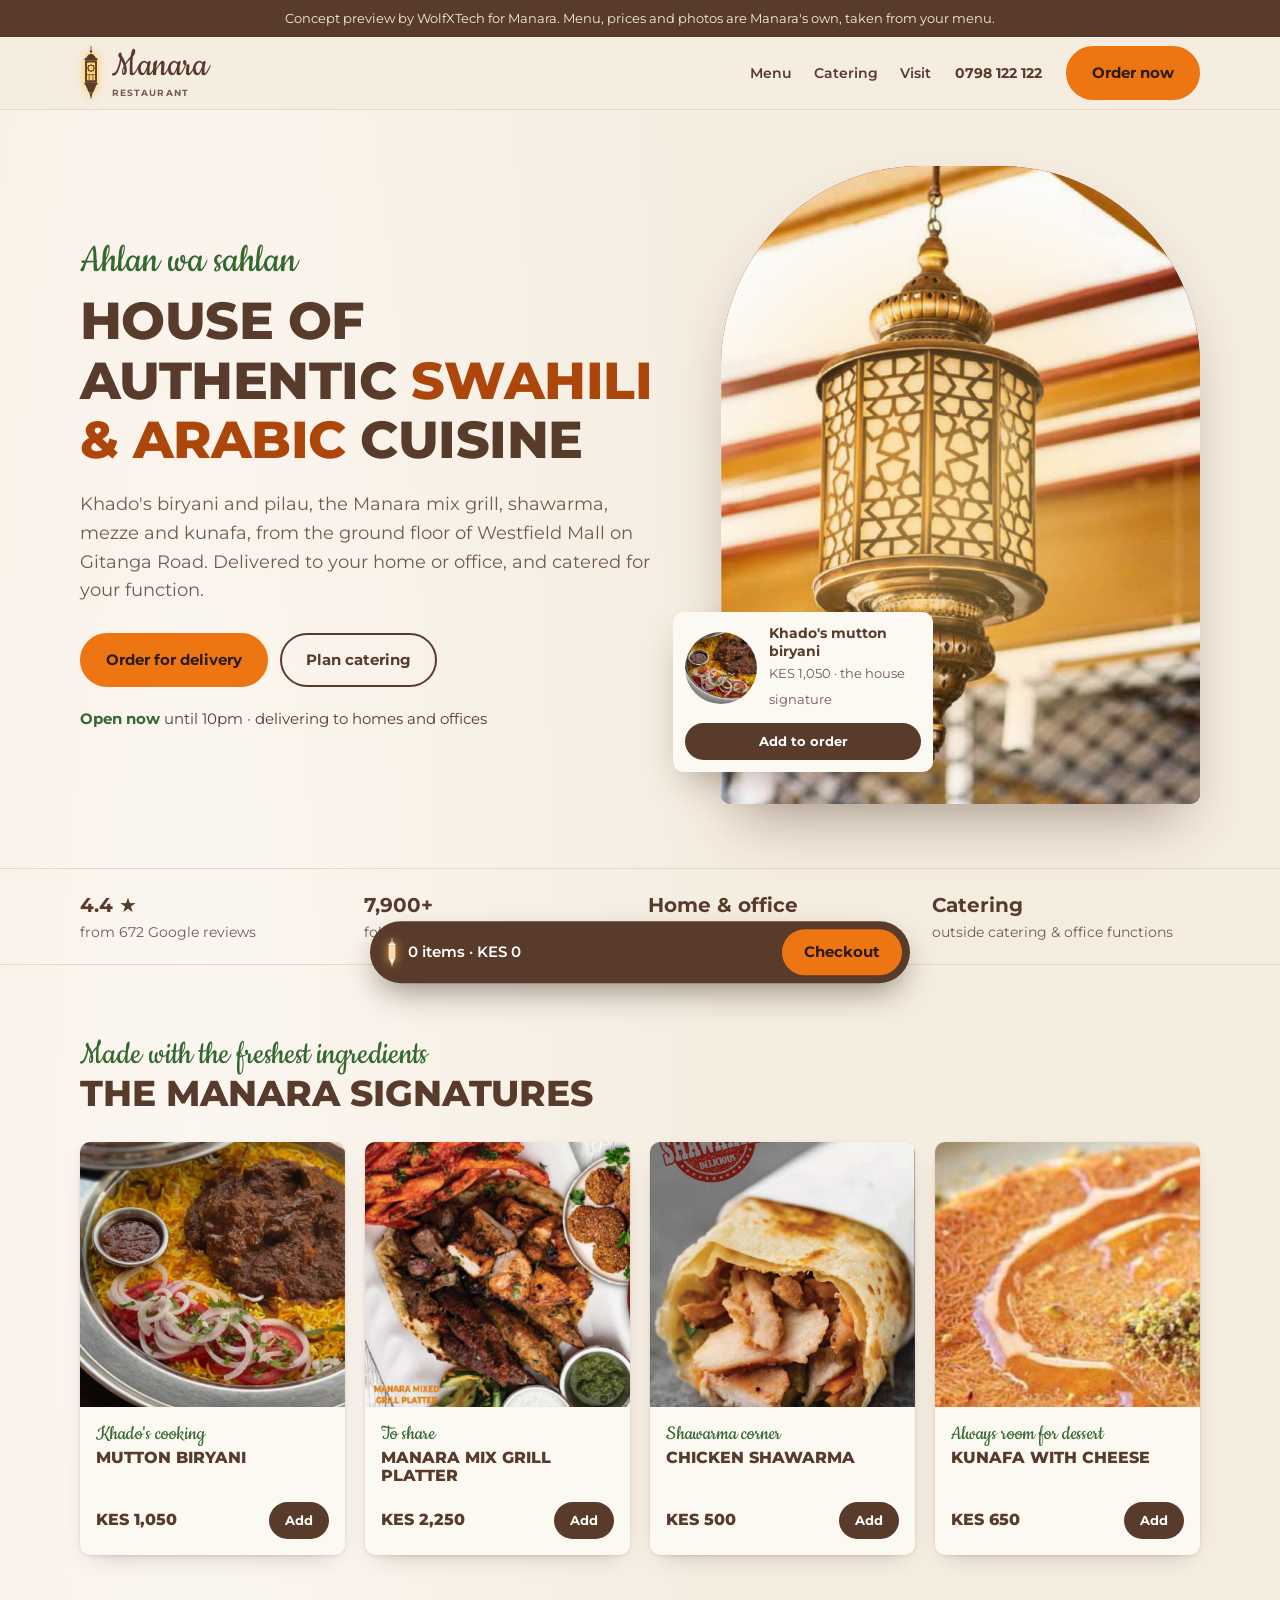
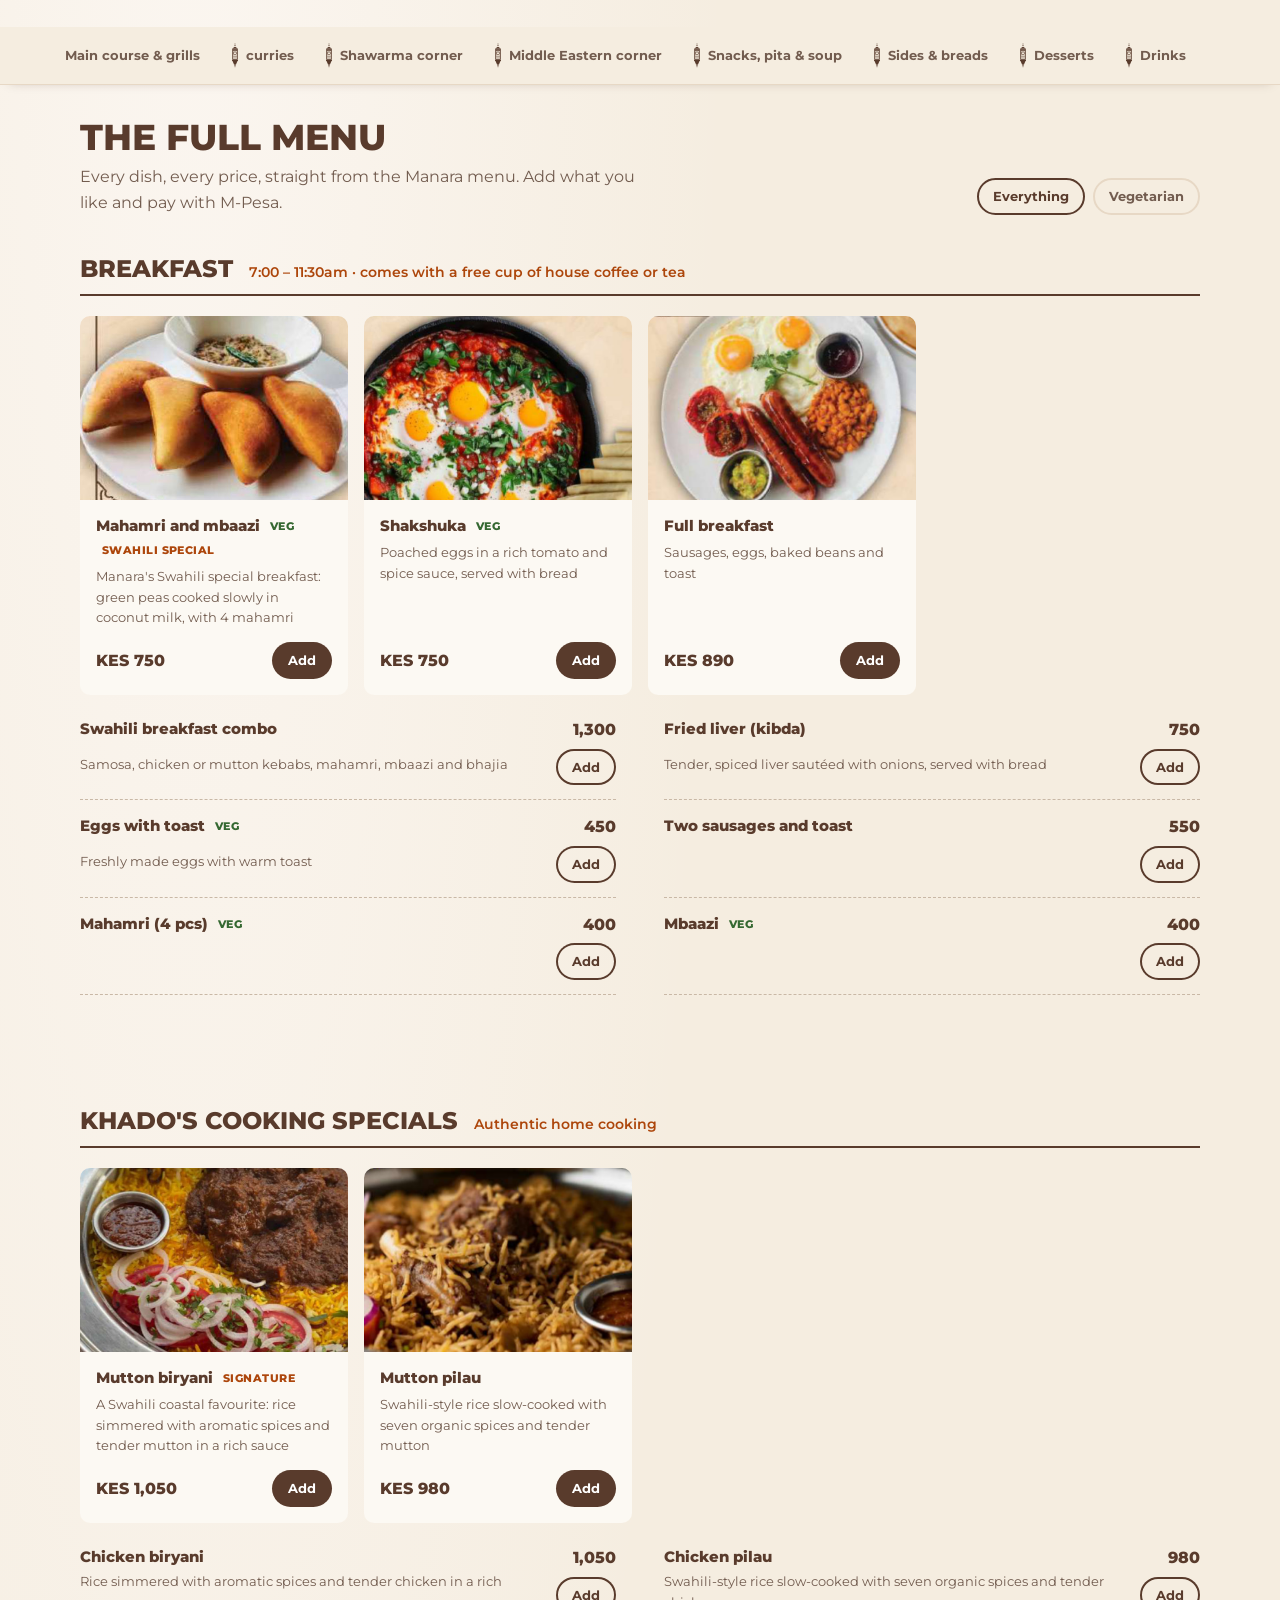
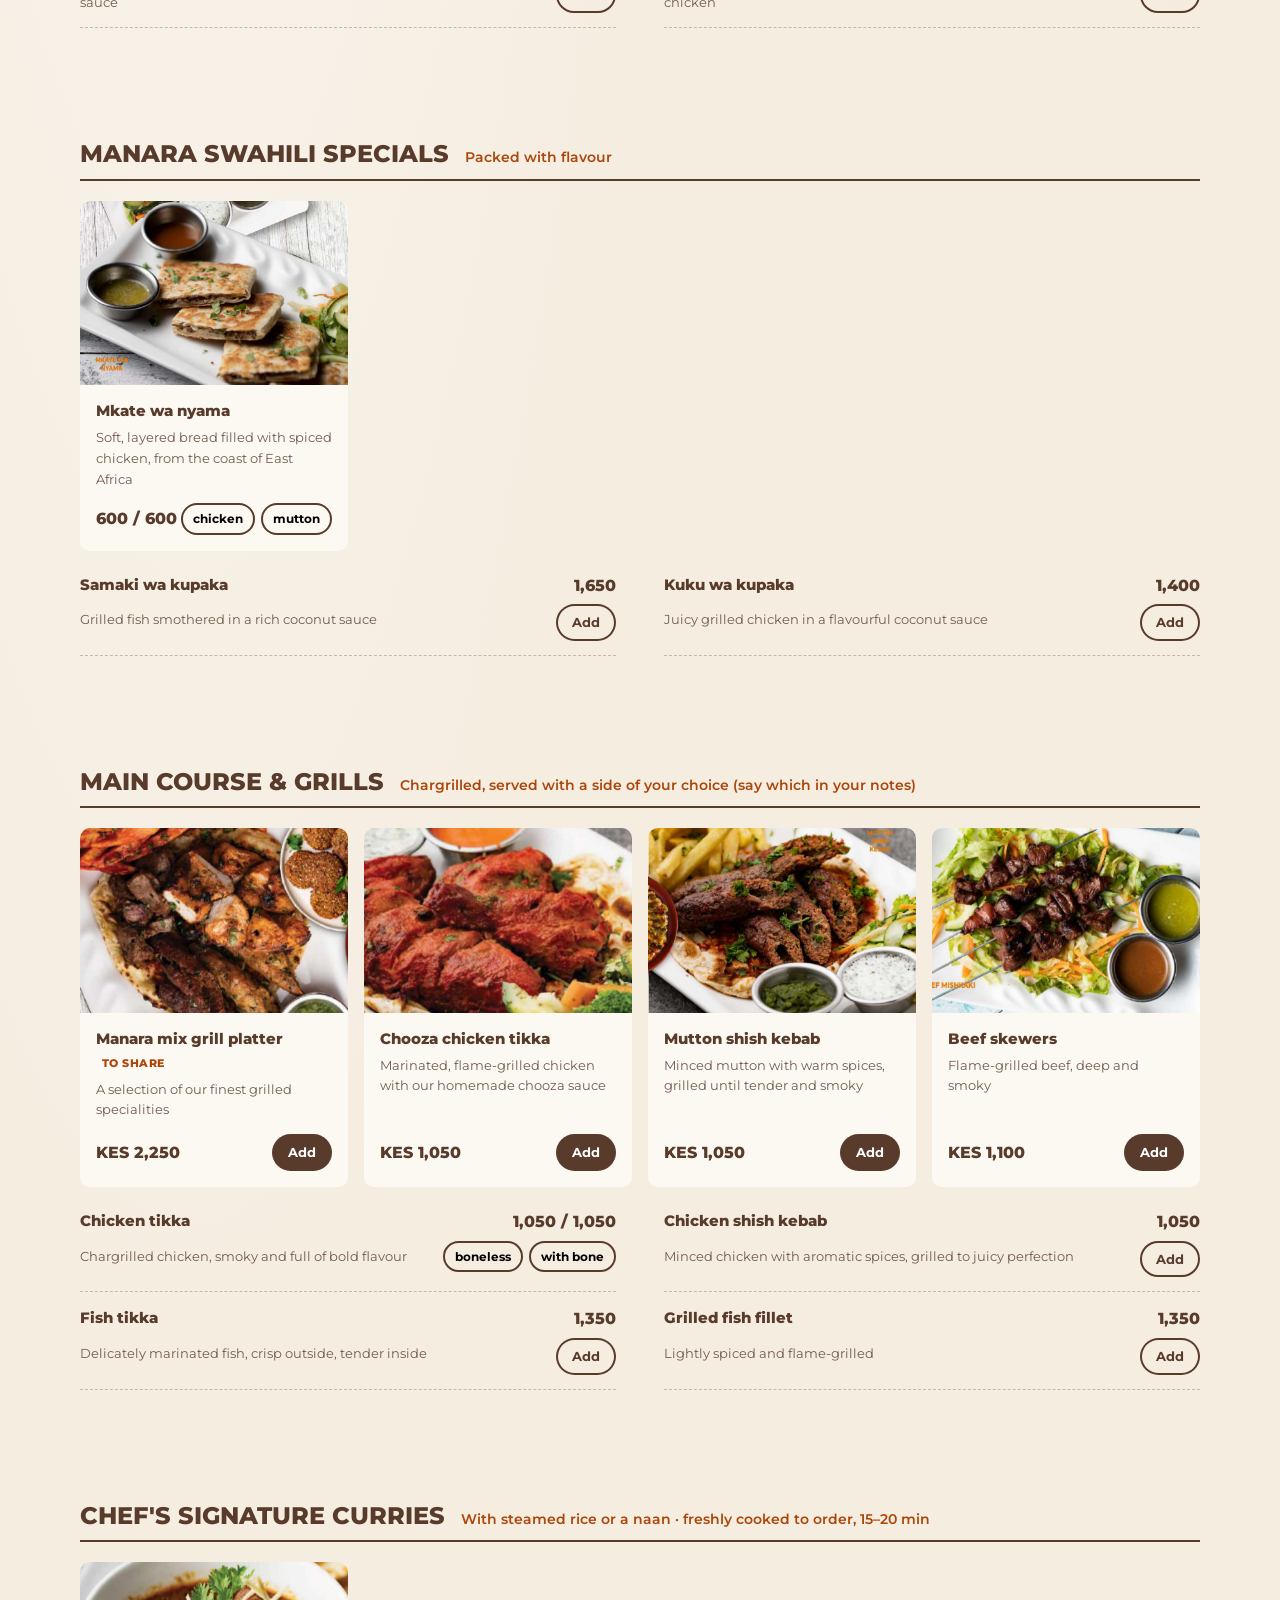
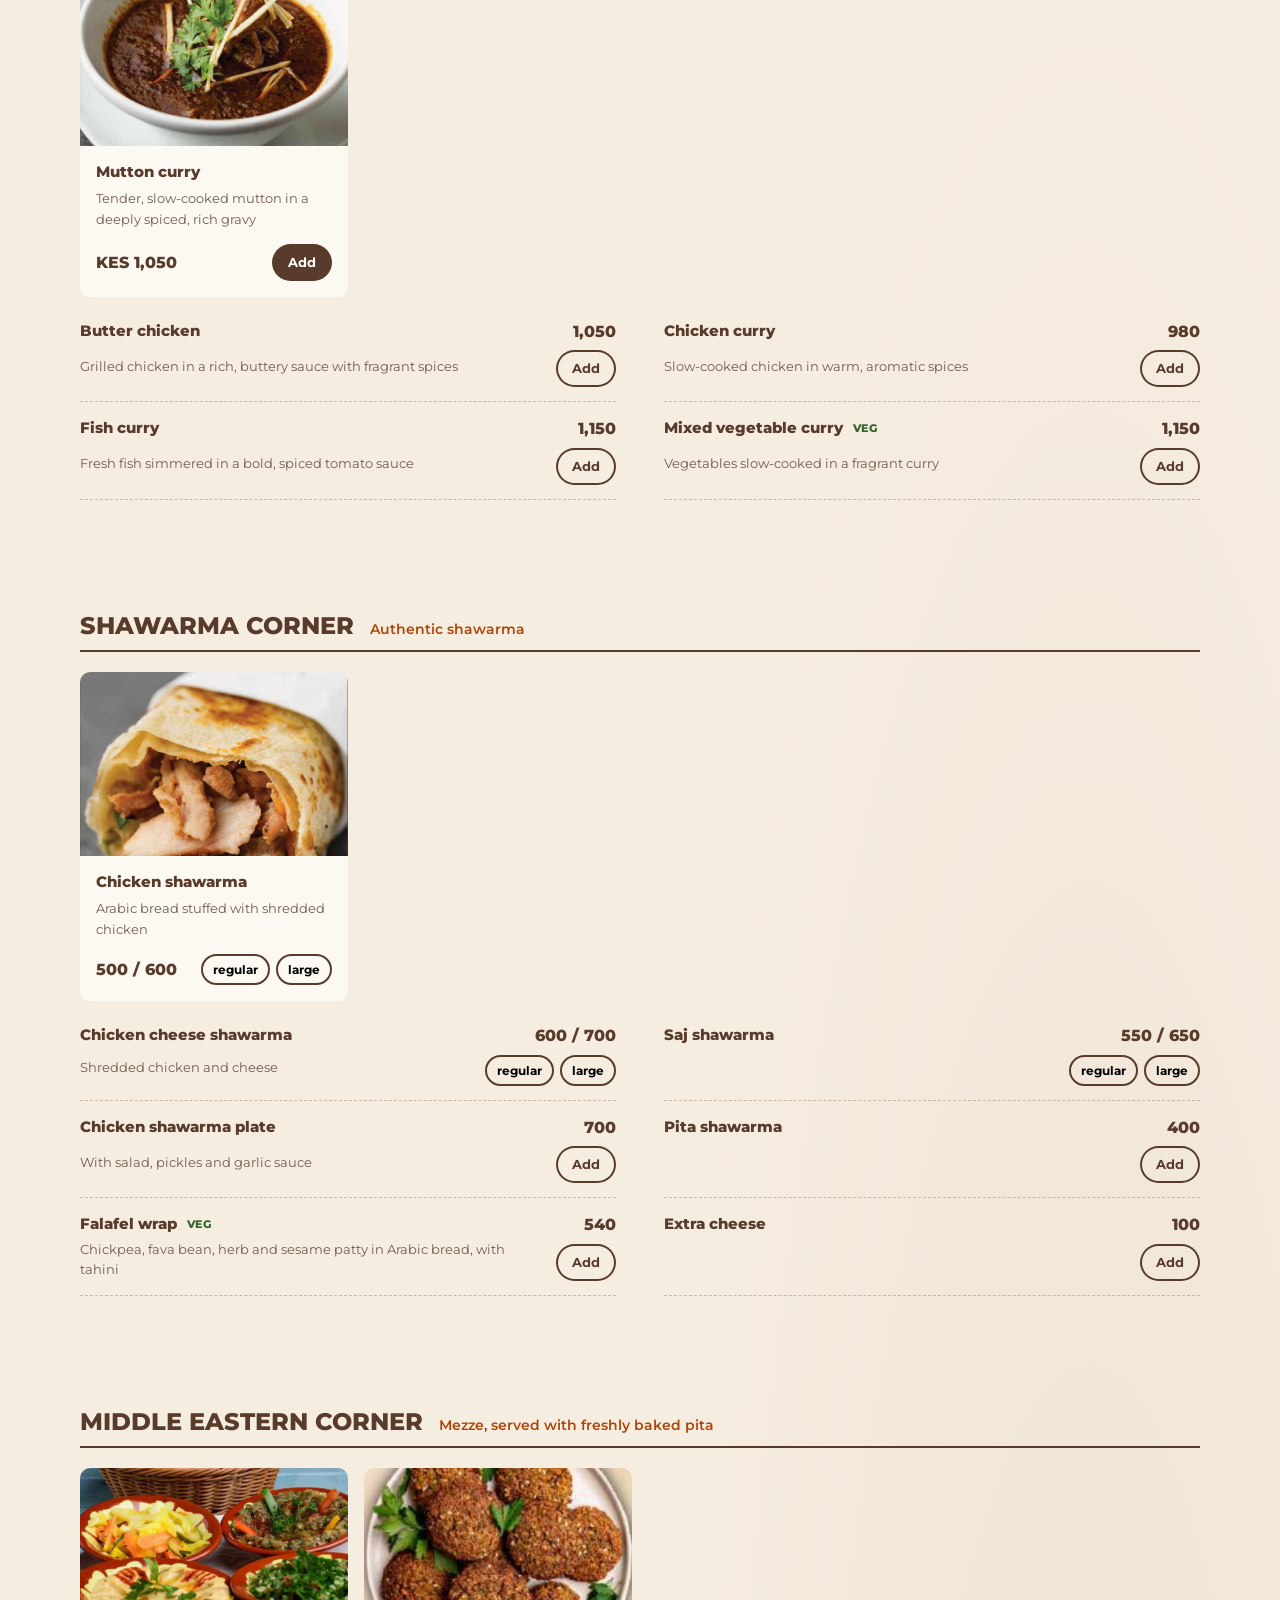
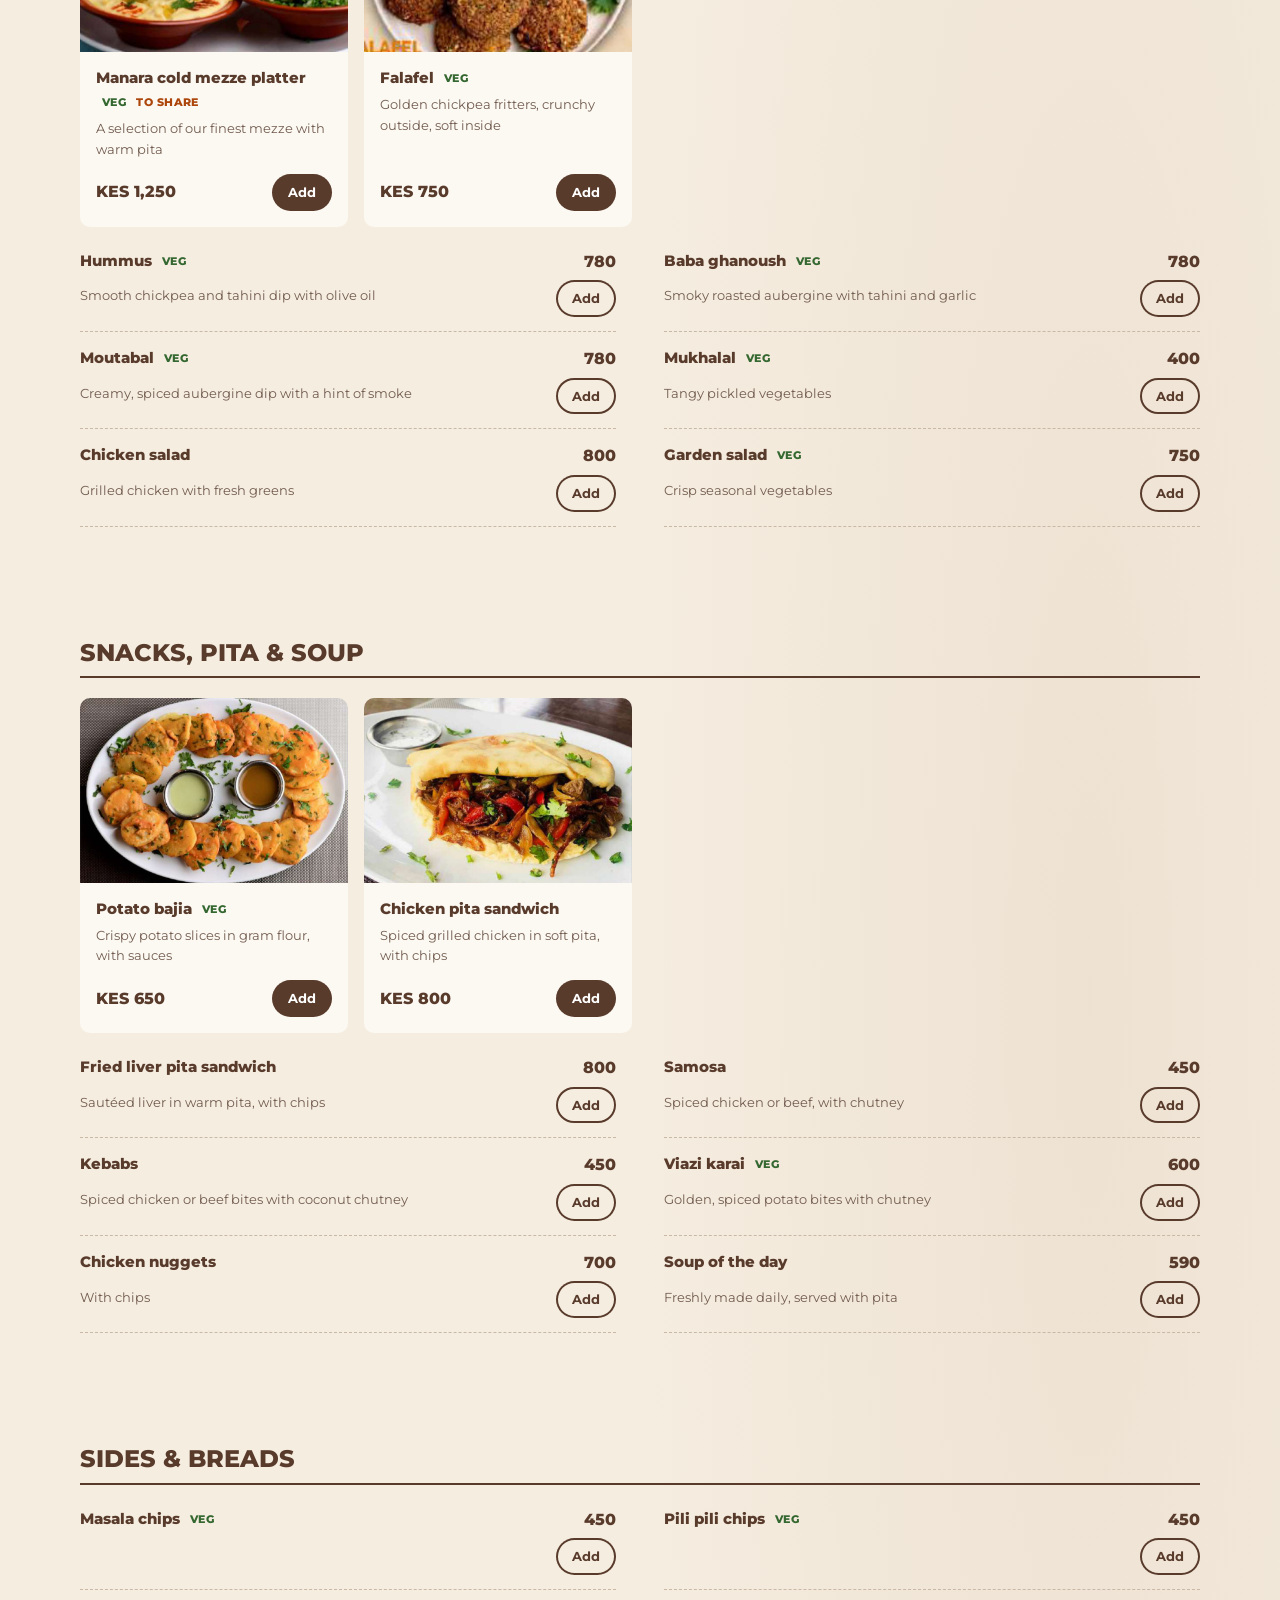
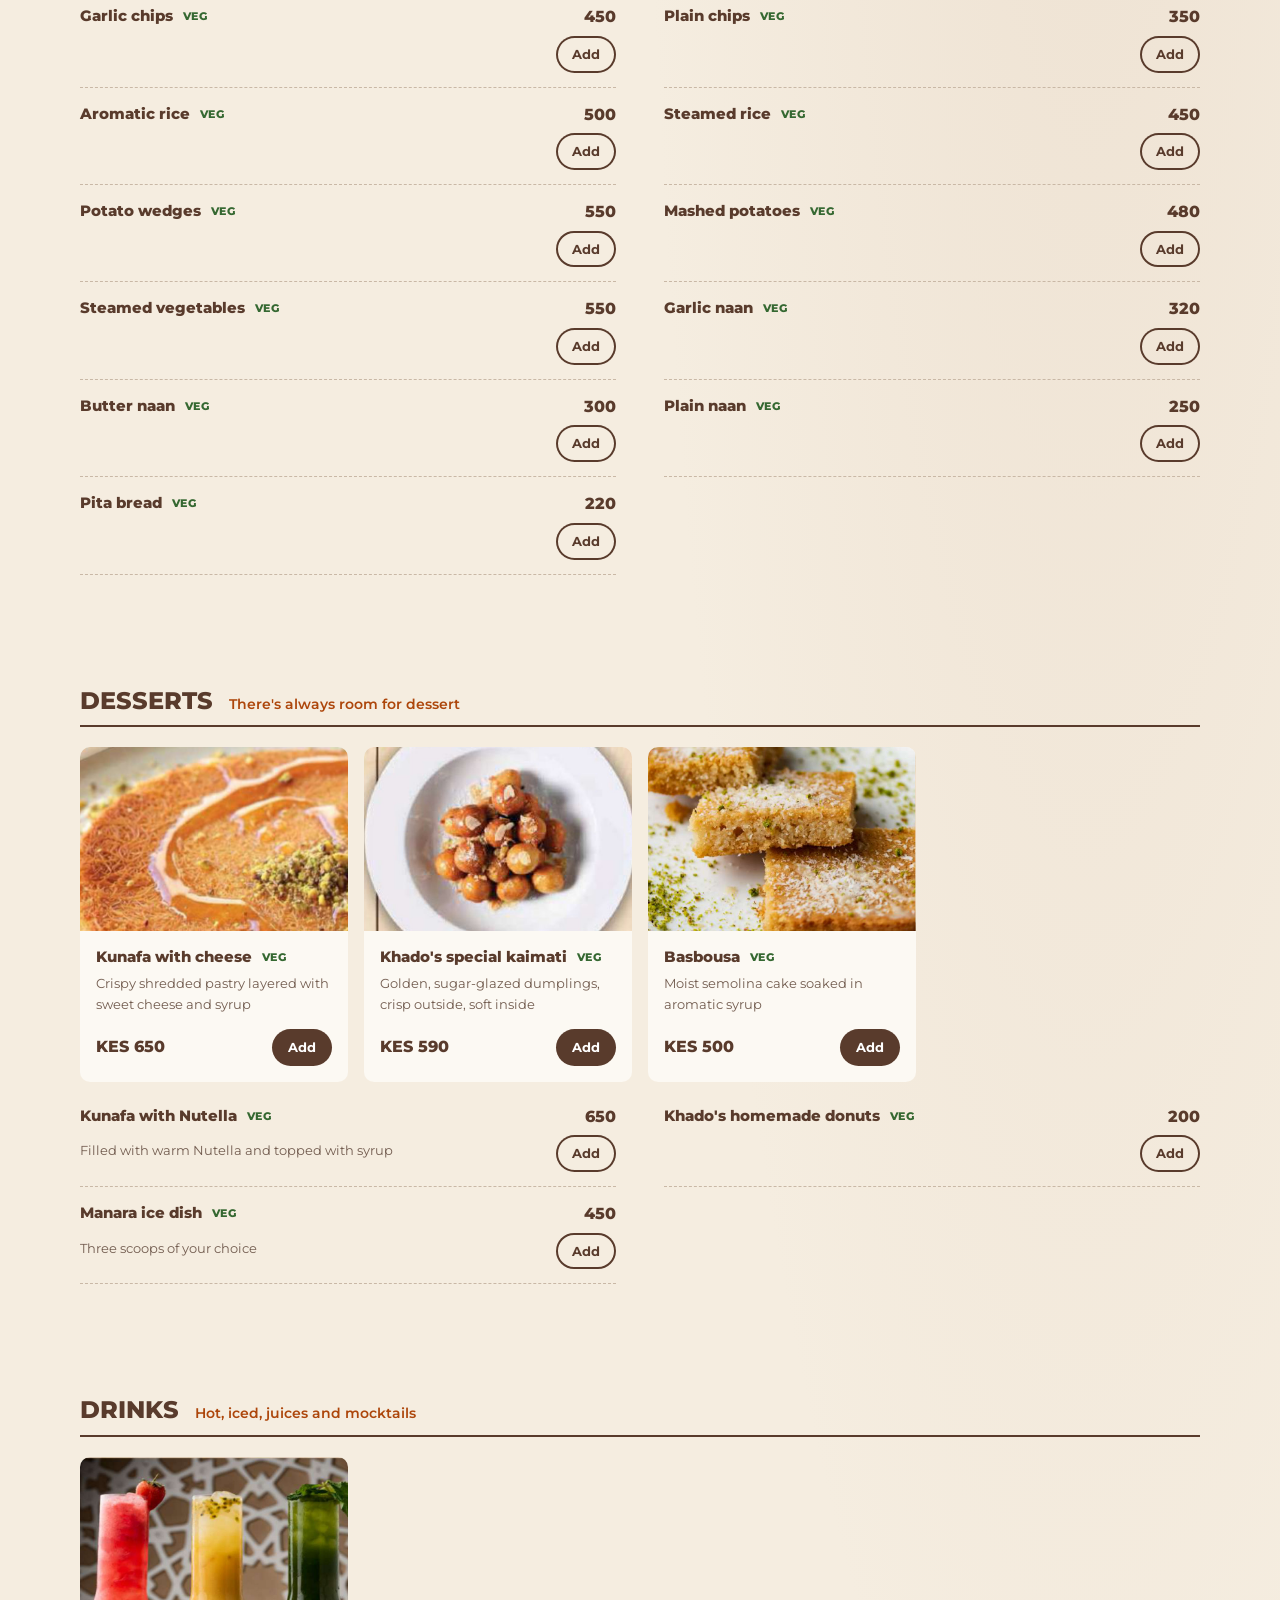
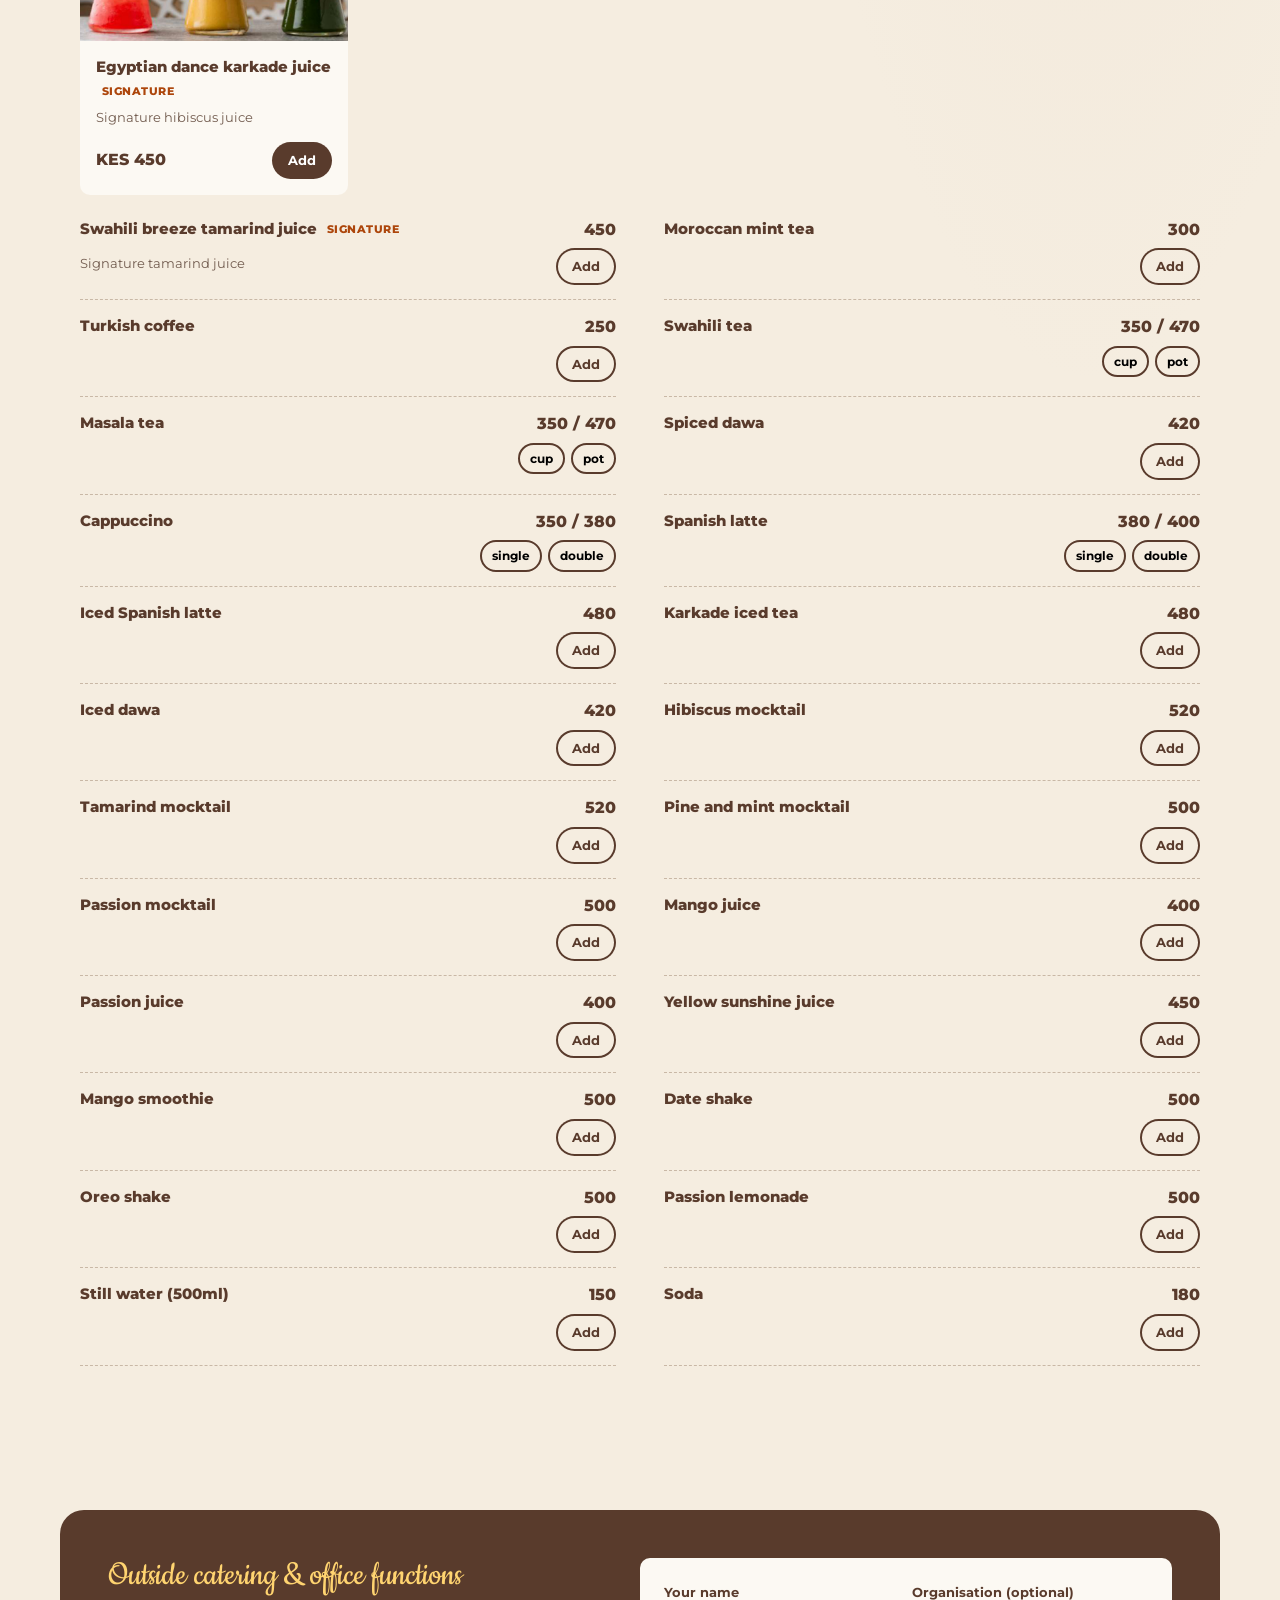
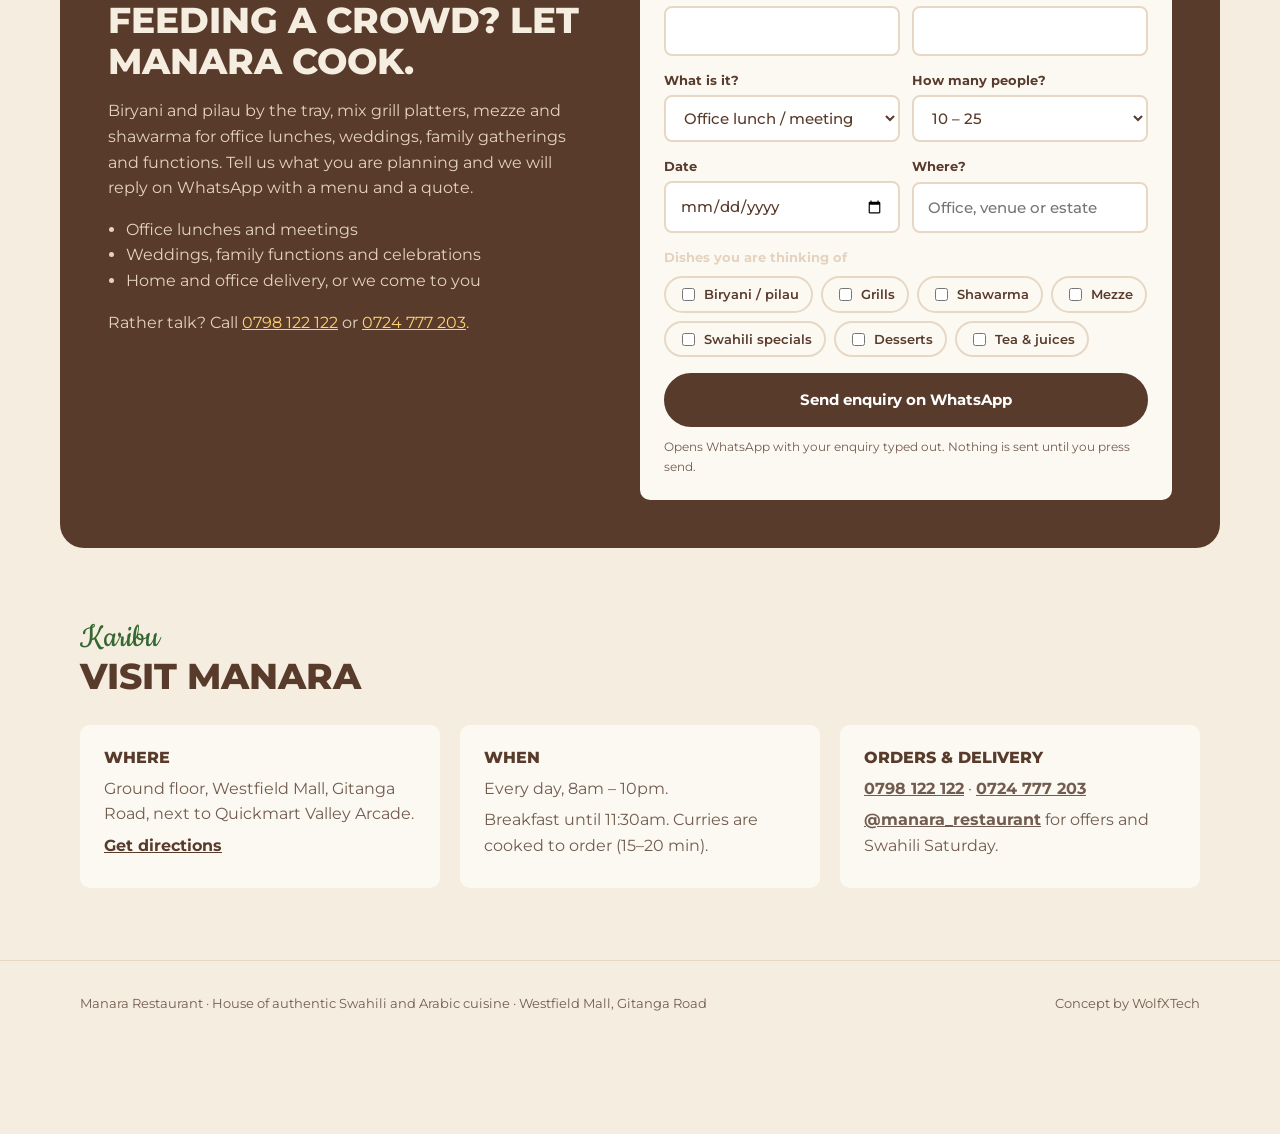
==== index.html @ 21e26645 "WolfXTech concept demo: manara-restaurant (2026-09-28)" ====
<!doctype html>
<html lang="en">
<head>
<meta name="robots" content="noindex, nofollow">
<meta charset="utf-8"><meta name="viewport" content="width=device-width, initial-scale=1">
<title>Manara Restaurant | Authentic Swahili &amp; Arabic Food, Westfield Mall, Gitanga Road</title>
<meta name="description" content="House of authentic Swahili and Arabic cuisine: biryani and pilau, mix grill platters, shawarma, mezze, kunafa and Swahili tea. Ground floor, Westfield Mall, Gitanga Road, Nairobi. Home and office delivery, catering and office functions. Order online with M-Pesa.">
<meta name="theme-color" content="#5a3a2a">
<link rel="preconnect" href="https://fonts.googleapis.com"><link rel="preconnect" href="https://fonts.gstatic.com" crossorigin>
<link href="https://fonts.googleapis.com/css2?family=Cookie&family=Montserrat:wght@500;600;700;800&display=swap" rel="stylesheet">
<link rel="stylesheet" href="lantern.css">
<script type="application/ld+json">{"@context":"https://schema.org","@type":"Restaurant","name":"Manara Restaurant","slogan":"House of authentic Swahili and Arabic cuisine","servesCuisine":["Swahili","Arabic","Middle Eastern"],"telephone":"+254798122122","address":{"@type":"PostalAddress","streetAddress":"Ground floor, Westfield Mall, Gitanga Road","addressLocality":"Nairobi","addressCountry":"KE"},"openingHours":"Mo-Su 08:00-22:00","aggregateRating":{"@type":"AggregateRating","ratingValue":4.4,"reviewCount":672},"sameAs":["https://www.instagram.com/manara_restaurant/","https://www.facebook.com/manararestaurantkenya"]}</script>
</head>
<body>
<svg width="0" height="0" style="position:absolute" aria-hidden="true">
  <!-- Manara's brass lantern, redrawn as a vector from their logo. The window colour is --win, so it can light up. -->
  <symbol id="lamp" viewBox="0 0 40 100">
    <g fill="currentColor">
      <rect x="19.3" y="0" width="1.4" height="9"/><circle cx="20" cy="10" r="2.3"/>
      <path d="M11 22 Q20 7 29 22 Z"/><rect x="8" y="22" width="24" height="5" rx="1.5"/>
      <rect x="9" y="27" width="22" height="40" rx="1.5"/>
      <rect x="8" y="67" width="24" height="5" rx="1.5"/>
      <path d="M10 72 H30 L24 86 H16 Z"/><path d="M17 86 H23 L20 99 Z"/>
    </g>
    <rect x="12.5" y="30.5" width="15" height="33" rx="1" fill="var(--win)"/>
    <g fill="none" stroke="currentColor" stroke-width="1.4">
      <rect x="15" y="36" width="10" height="10"/><rect x="15" y="36" width="10" height="10" transform="rotate(45 20 41)"/>
      <path d="M12.5 53 H27.5 M16.5 53 V63.5 M23.5 53 V63.5"/>
    </g>
  </symbol>
</svg>
<div class="concept">Concept preview by WolfXTech for Manara. Menu, prices and photos are Manara's own, taken from your menu.</div>

<header class="top"><div class="wrap">
  <a class="brand" href="#top" aria-label="Manara Restaurant, home"><svg class="lantern lit" aria-hidden="true"><use href="#lamp"/></svg><span><b>Manara</b><small>Restaurant</small></span></a>
  <nav class="links" aria-label="Sections"><a href="#menu">Menu</a><a href="#catering">Catering</a><a href="#visit">Visit</a></nav>
  <a class="phone" href="tel:+254798122122">0798 122 122</a>
  <a class="btn btn-orange" href="#menu">Order now</a>
</div></header>

<main id="top">
  <div class="wrap hero">
    <div>
      <span class="script">Ahlan wa sahlan</span>
      <h1>House of authentic <span>Swahili &amp; Arabic</span> cuisine</h1>
      <p class="lede">Khado's biryani and pilau, the Manara mix grill, shawarma, mezze and kunafa, from the ground floor of Westfield Mall on Gitanga Road. Delivered to your home or office, and catered for your function.</p>
      <div class="ctas"><a class="btn btn-orange" href="#menu">Order for delivery</a><a class="btn" href="#catering">Plan catering</a></div>
      <p class="status" id="status"></p>
    </div>
    <div class="stage" id="stage">
      <div class="photo"><img src="img/lantern.jpg" alt="A brass Arabic lantern hanging at Manara" width="895" height="1273"></div>
      <div class="float">
        <img src="img/biryani.jpg" alt="" width="903" height="1122">
        <div><b>Khado's mutton biryani</b><span>KES 1,050 · the house signature</span></div>
        <button class="add" type="button" data-add="mutton-biryani">Add to order</button>
      </div>
    </div>
  </div>

  <div class="proof"><div class="wrap">
    <div><b>4.4 ★</b>from 672 Google reviews</div>
    <div><b>7,900+</b>following on Instagram</div>
    <div><b>Home &amp; office</b>delivery across Nairobi</div>
    <div><b>Catering</b>outside catering &amp; office functions</div>
  </div></div>

  <section>
    <div class="wrap">
      <div class="sec-head"><div><span class="script">Made with the freshest ingredients</span><h2>The Manara signatures</h2></div></div>
      <div class="sigs" id="sigs"></div>
    </div>
  </section>

  <div id="menu">
    <nav class="menu-nav" aria-label="Menu sections"><div class="wrap" id="chips"></div></nav>
    <div class="wrap">
      <div class="sec-head" style="margin:32px 0 0"><div><h2>The full menu</h2><p>Every dish, every price, straight from the Manara menu. Add what you like and pay with M-Pesa.</p></div>
        <div class="filters" role="group" aria-label="Filter"><button type="button" data-diet="" aria-pressed="true">Everything</button><button type="button" data-diet="v" aria-pressed="false">Vegetarian</button></div></div>
      <div id="cats"></div>
    </div>
  </div>

  <section id="catering">
    <div class="wrap cater">
      <div>
        <span class="script">Outside catering &amp; office functions</span>
        <h2>Feeding a crowd? Let Manara cook.</h2>
        <p>Biryani and pilau by the tray, mix grill platters, mezze and shawarma for office lunches, weddings, family gatherings and functions. Tell us what you are planning and we will reply on WhatsApp with a menu and a quote.</p>
        <ul><li>Office lunches and meetings</li><li>Weddings, family functions and celebrations</li><li>Home and office delivery, or we come to you</li></ul>
        <p>Rather talk? Call <a href="tel:+254798122122" style="color:var(--glow)">0798 122 122</a> or <a href="tel:+254724777203" style="color:var(--glow)">0724 777 203</a>.</p>
      </div>
      <form id="caterf" novalidate>
        <div class="row2">
          <label class="field">Your name<input name="name" autocomplete="name"></label>
          <label class="field">Organisation (optional)<input name="org" autocomplete="organization"></label>
        </div>
        <div class="row2">
          <label class="field">What is it?<select name="kind"><option>Office lunch / meeting</option><option>Wedding</option><option>Family function</option><option>Celebration / party</option><option>Other</option></select></label>
          <label class="field">How many people?<select name="guests"><option>10 – 25</option><option>25 – 50</option><option>50 – 100</option><option>100 – 250</option><option>250+</option></select></label>
        </div>
        <div class="row2">
          <label class="field">Date<input name="date" type="date" id="cdate"></label>
          <label class="field">Where?<input name="where" placeholder="Office, venue or estate"></label>
        </div>
        <p style="font-weight:700;font-size:.8125rem;margin:0 0 8px">Dishes you are thinking of</p>
        <div class="checks">
          <label><input type="checkbox" name="dish" value="Biryani / pilau trays"> Biryani / pilau</label>
          <label><input type="checkbox" name="dish" value="Mix grill platters"> Grills</label>
          <label><input type="checkbox" name="dish" value="Shawarma"> Shawarma</label>
          <label><input type="checkbox" name="dish" value="Mezze"> Mezze</label>
          <label><input type="checkbox" name="dish" value="Swahili specials"> Swahili specials</label>
          <label><input type="checkbox" name="dish" value="Desserts (kunafa, kaimati, basbousa)"> Desserts</label>
          <label><input type="checkbox" name="dish" value="Swahili tea & juices"> Tea &amp; juices</label>
        </div>
        <p class="err" id="cerr" hidden></p>
        <button class="btn btn-choc" type="submit" style="width:100%">Send enquiry on WhatsApp</button>
        <p style="font-size:.75rem;color:var(--muted);margin:10px 0 0">Opens WhatsApp with your enquiry typed out. Nothing is sent until you press send.</p>
      </form>
    </div>
  </section>

  <section id="visit" style="padding-top:0">
    <div class="wrap">
      <div class="sec-head"><div><span class="script">Karibu</span><h2>Visit Manara</h2></div></div>
      <div class="visit">
        <div><h3>Where</h3><p>Ground floor, Westfield Mall, Gitanga Road, next to Quickmart Valley Arcade.</p><a target="_blank" rel="noopener" href="https://www.google.com/maps/search/?api=1&amp;query=Manara+Restaurant+Westfield+Mall+Gitanga+Road">Get directions</a></div>
        <div><h3>When</h3><p>Every day, 8am – 10pm.</p><p>Breakfast until 11:30am. Curries are cooked to order (15–20 min).</p></div>
        <div><h3>Orders &amp; delivery</h3><p><a href="tel:+254798122122">0798 122 122</a> · <a href="tel:+254724777203">0724 777 203</a></p><p><a href="https://www.instagram.com/manara_restaurant/" target="_blank" rel="noopener">@manara_restaurant</a> for offers and Swahili Saturday.</p></div>
      </div>
    </div>
  </section>
</main>

<footer><div class="wrap">
  <span>Manara Restaurant · House of authentic Swahili and Arabic cuisine · Westfield Mall, Gitanga Road</span>
  <span>Concept by WolfXTech</span>
</div></footer>
<div class="bag" id="bag" role="status"><span class="who"><svg class="lantern lit" aria-hidden="true"><use href="#lamp"/></svg><span id="bagText"></span></span><a class="btn btn-orange" href="order.html" style="padding:9px 20px">Checkout</a></div>

<script src="kit.js"></script>
<script>
  const lamp = (lit = false) => `<svg class="lantern${lit ? ' lit' : ''}" aria-hidden="true"><use href="#lamp"/></svg>`;
  const now = Kit.nairobiNow(), h = now.getHours();
  const open = h >= 8 && h < 22, st = document.getElementById('status');
  st.innerHTML = open ? `<b>Open now</b> until 10pm · delivering to homes and offices` : `<b>Closed now</b> · opens 8am. Order ahead for the morning.`;
  st.classList.toggle('shut', !open);
  requestAnimationFrame(() => setTimeout(() => document.getElementById('stage').classList.add('on'), 250));

  const b = Kit.basket('mn-order'); let data, diet = '';
  const SIGS = [['mutton-biryani', "Khado's cooking"], ['mix-grill', 'To share'], ['shawarma-r', 'Shawarma corner'], ['kunafa-cheese', 'Always room for dessert']];
  const fmtP = p => `KES ${Kit.fmt(p)}`;

  // "Name (variant)" items that share a base name become one row with a button per variant
  function group(items) {
    const out = [], by = {};
    items.forEach(it => {
      const m = it.name.match(/^(.*) \(([^)]+)\)$/);
      const twins = m && items.filter(x => x.name.startsWith(m[1] + ' (')).length > 1;
      if (!twins) { out.push({ single: it }); return; }
      if (!by[m[1]]) out.push(by[m[1]] = { base: m[1], first: it, vars: [] });
      by[m[1]].vars.push({ id: it.id, label: m[2], price: it.price });
    });
    return out;
  }
  const tags = it => (it.diet === 'v' ? ' <span class="tag v">Veg</span>' : '') + (it.tag ? ` <span class="tag">${Kit.esc(it.tag)}</span>` : '');
  function card(g) {
    const it = g.single || g.first;
    const name = g.single ? it.name : g.base;
    const buy = g.single ? `<span class="price">${fmtP(it.price)}</span><button class="add" type="button" data-add="${it.id}">Add</button>`
      : `<span class="price">${g.vars.map(v => Kit.fmt(v.price)).join(' / ')}</span><span class="opts">${g.vars.map(v => `<button type="button" data-add="${v.id}" aria-label="Add ${Kit.esc(name)}, ${Kit.esc(v.label)}">${Kit.esc(v.label)}</button>`).join('')}</span>`;
    return `<article class="pic"><img src="img/${it.img}.jpg" alt="${Kit.esc(name)}" loading="lazy"><div class="body"><h4>${Kit.esc(name)}${tags(it)}</h4><p>${Kit.esc(it.desc || '')}</p><div class="row">${buy}</div></div></article>`;
  }
  function row(g) {
    const it = g.single || g.first, name = g.single ? it.name : g.base;
    const end = g.single ? `<span class="price">${Kit.fmt(it.price)}</span><button class="add alt" type="button" data-add="${it.id}">Add</button>`
      : `<span class="price">${g.vars.map(v => Kit.fmt(v.price)).join(' / ')}</span><span class="opts">${g.vars.map(v => `<button type="button" data-add="${v.id}" aria-label="Add ${Kit.esc(name)}, ${Kit.esc(v.label)}">${Kit.esc(v.label)}</button>`).join('')}</span>`;
    return `<div class="item"><h4>${Kit.esc(name)}${tags(it)}</h4><div class="end">${end}</div>${it.desc ? `<p>${Kit.esc(it.desc)}</p>` : ''}</div>`;
  }
  function renderMenu() {
    document.getElementById('cats').innerHTML = data.categories.map(c => {
      const gs = group(c.items.filter(it => !diet || it.diet === diet));
      if (!gs.length) return '';
      const pics = gs.filter(g => (g.single || g.first).img), rest = gs.filter(g => !(g.single || g.first).img);
      return `<section class="cat" id="c-${c.key}" data-key="${c.key}"><div class="cat-head"><h3>${Kit.esc(c.name)}</h3>${c.when ? `<p>${Kit.esc(c.when)}</p>` : ''}</div>`
        + (pics.length ? `<div class="pics">${pics.map(card).join('')}</div>` : '') + (rest.length ? `<div class="rows">${rest.map(row).join('')}</div>` : '') + '</section>';
    }).join('');
    watch();
  }
  // The lantern beside the section you are reading lights up. Built to stay calm:
  //  - section positions are measured once (and on resize), so scrolling never forces layout
  //  - a reading line a third of the way down, with a little slack, so the light never flickers at a boundary
  //  - the chip bar only slides when the lit chip would be off-screen
  //  - tapping a chip lights it at once and holds it until the page arrives, instead of flashing through every section
  let tops = [], litKey = null, hold = null, holdTimer, ticking = false;
  const SLACK = 24;
  const barH = () => document.querySelector('header.top').offsetHeight + document.querySelector('.menu-nav').offsetHeight;
  function measure() { tops = [...document.querySelectorAll('.cat')].map(s => ({ key: s.dataset.key, y: s.getBoundingClientRect().top + scrollY })); }
  function setLit(key) {
    if (key === litKey) return;
    litKey = key;
    const bar = document.getElementById('chips');
    bar.querySelectorAll('a').forEach(a => {
      const on = a.dataset.key === key; a.classList.toggle('lit', on);
      if (on && (a.offsetLeft < bar.scrollLeft || a.offsetLeft + a.offsetWidth > bar.scrollLeft + bar.clientWidth)) bar.scrollTo({ left: Math.max(0, a.offsetLeft - 16), behavior: 'smooth' });
    });
  }
  function light() {
    ticking = false;
    if (hold) return;
    const line = scrollY + barH() + innerHeight * 0.3;
    let want = -1;
    tops.forEach((t, i) => { if (line >= t.y) want = i; });
    const cur = tops.findIndex(t => t.key === litKey);
    // slack: moving down needs the line well past the next top; moving up needs it well above this top
    if (cur >= 0 && want > cur && line < tops[cur + 1].y + SLACK) return;
    if (cur >= 0 && want < cur && line > tops[cur].y - SLACK) return;
    setLit(want >= 0 ? tops[want].key : null);
  }
  addEventListener('scroll', () => { if (!ticking) { ticking = true; requestAnimationFrame(light); } }, { passive: true });
  addEventListener('resize', () => { measure(); light(); });
  const release = () => { hold = null; clearTimeout(holdTimer); light(); };
  addEventListener('scrollend', release);
  ['wheel', 'touchstart', 'keydown'].forEach(ev => addEventListener(ev, () => { if (hold) release(); }, { passive: true }));
  document.addEventListener('click', e => {
    const a = e.target.closest('#chips a'); if (!a) return;
    e.preventDefault();
    const t = tops.find(x => x.key === a.dataset.key); if (!t) return;
    hold = a.dataset.key; setLit(hold);
    scrollTo({ top: t.y - barH() + 1, behavior: 'smooth' });
    clearTimeout(holdTimer); holdTimer = setTimeout(release, 1500);
  });
  function watch() { measure(); litKey = null; light(); }
  // images load in and push sections down, so re-measure when they do
  document.addEventListener('load', e => { if (e.target.tagName === 'IMG') measure(); }, true);
  function bag() { const t = Kit.totals(b, data.items); document.getElementById('bagText').textContent = `${t.count} item${t.count === 1 ? '' : 's'} · KES ${Kit.fmt(t.total)}`; document.getElementById('bag').classList.toggle('show', t.count > 0); }

  document.addEventListener('click', e => {
    const a = e.target.closest('[data-add]'); if (a) { b.add(a.dataset.add); bag(); const was = a.textContent; a.textContent = 'Added'; setTimeout(() => a.textContent = was, 900); }
    const d = e.target.closest('[data-diet]'); if (d) { diet = d.dataset.diet; document.querySelectorAll('[data-diet]').forEach(x => x.setAttribute('aria-pressed', x === d)); renderMenu(); }
  });

  // catering enquiry, typed out for WhatsApp
  const cd = document.getElementById('cdate');
  cd.min = `${now.getFullYear()}-${String(now.getMonth() + 1).padStart(2, '0')}-${String(now.getDate()).padStart(2, '0')}`;
  document.getElementById('caterf').addEventListener('submit', e => {
    e.preventDefault(); const f = new FormData(e.target), err = document.getElementById('cerr');
    if (!String(f.get('name')).trim()) { err.textContent = 'Add your name so we know who to reply to.'; err.hidden = false; return; }
    err.hidden = true;
    const when = f.get('date') ? new Date(f.get('date') + 'T12:00').toLocaleDateString('en-KE', { weekday: 'long', day: 'numeric', month: 'long' }) : 'date to confirm';
    const msg = `Hi Manara, I'd like a catering quote.\nName: ${f.get('name')}${f.get('org') ? ` (${f.get('org')})` : ''}\nEvent: ${f.get('kind')}\nPeople: ${f.get('guests')}\nWhen: ${when}\nWhere: ${f.get('where') || 'to confirm'}\nThinking of: ${f.getAll('dish').join(', ') || 'open to suggestions'}`;
    window.open('https://wa.me/254798122122?text=' + encodeURIComponent(msg), '_blank', 'noopener');
  });

  Kit.menu().then(d => {
    data = d;
    document.getElementById('chips').innerHTML = d.categories.map(c => `<a href="#c-${c.key}" data-key="${c.key}">${lamp()}${Kit.esc(c.name.replace("Manara ", '').replace('Chef\'s signature ', ''))}</a>`).join('');
    document.getElementById('sigs').innerHTML = SIGS.map(([id, who]) => { const it = d.items[id]; return `<article class="sig"><img src="img/${it.img}.jpg" alt="${Kit.esc(it.name)}" loading="lazy"><div class="body"><span class="who">${who}</span><h3>${Kit.esc(it.name.replace(' (regular)', ''))}</h3><div class="row"><span class="price">${fmtP(it.price)}</span><button class="add" type="button" data-add="${id}">Add</button></div></div></article>`; }).join('');
    renderMenu(); bag();
  });
</script>
</body>
</html>
---- lantern.css ----
/* Manara: their own brand, from their menu and Instagram.
   Brass lantern logo, brown script "Manara", parchment marble, chocolate brown, orange, a touch of green.
   Scales: 4 8 12 16 24 32 48 64 96 · 13 14 16 18 20 24 30 36 48 60 */
:root {
  --parch: hsl(36 52% 92%);
  --parch-deep: hsl(33 42% 84%);
  --choc: hsl(20 34% 26%);            /* their brown; white 11:1, on parch 9:1 */
  --choc-700: hsl(20 30% 36%);
  --muted: hsl(22 18% 38%);           /* on parch 6.2:1 */
  --orange: hsl(27 86% 50%);          /* their orange, for fills and large type */
  --orange-ink: hsl(22 88% 36%);      /* orange for small text: 5.6:1 on parch */
  --green: hsl(116 36% 30%);          /* their script green */
  --brass: hsl(38 58% 46%);
  --glow: hsl(42 100% 72%);
  --card: hsl(38 60% 97%);
  --script: 'Cookie', cursive;
  --text: 'Montserrat', system-ui, sans-serif;
  --r: 10px;
}
* { box-sizing: border-box; }
[hidden] { display: none !important; }
html { scroll-behavior: smooth; scroll-padding-top: 132px; }
body { margin: 0; font-family: var(--text); font-size: 1rem; line-height: 1.6; color: var(--choc); background: var(--parch);
  /* the soft marble of their menu paper */
  background-image: radial-gradient(ellipse 60% 40% at 15% 10%, hsla(30, 60%, 97%, .9), transparent 70%), radial-gradient(ellipse 50% 30% at 85% 60%, hsla(30, 40%, 80%, .35), transparent 70%); }
a { color: inherit; }
button, input, select, textarea { font: inherit; }
img { max-width: 100%; height: auto; display: block; }
:focus-visible { outline: 3px solid var(--orange); outline-offset: 2px; }
h1, h2, h3 { margin: 0; line-height: 1.15; }
.concept { background: var(--choc); color: var(--parch); font-size: .8125rem; text-align: center; padding: 8px 16px; }
.wrap { max-width: 1160px; margin: 0 auto; padding: 0 20px; }
.script { font-family: var(--script); font-weight: 400; color: var(--green); font-size: 2.25rem; line-height: 1; }
.caps { font-weight: 800; text-transform: uppercase; letter-spacing: .01em; }

/* the lantern, redrawn as a crisp vector from their logo */
.lantern { display: inline-block; width: 20px; height: 50px; flex: none; color: var(--choc); --win: hsl(36 40% 88%); }
.lit .lantern, .lantern.lit { --win: var(--glow); filter: drop-shadow(0 0 5px hsla(42, 100%, 60%, .9)); }
.menu-nav a.lit .lantern, .bag .lantern { color: var(--parch); }

/* header */
header.top { position: sticky; top: 0; z-index: 30; background: var(--parch); border-bottom: 1px solid var(--parch-deep); }
header.top .wrap { display: flex; align-items: center; gap: 24px; height: 72px; }
.brand { display: flex; align-items: center; gap: 10px; text-decoration: none; }
.brand .lantern { width: 22px; height: 54px; }
.brand b { font-family: var(--script); font-weight: 400; font-size: 2.5rem; line-height: 1; }
.brand small { display: block; font-size: .5625rem; font-weight: 700; letter-spacing: .12em; text-transform: uppercase; color: var(--muted); }
nav.links { display: flex; gap: 22px; margin-left: auto; font-weight: 600; font-size: .875rem; }
nav.links a { text-decoration: none; }
nav.links a:hover { color: var(--orange-ink); }
.phone { font-weight: 700; font-size: .875rem; text-decoration: none; white-space: nowrap; }
.btn { display: inline-flex; align-items: center; justify-content: center; gap: 8px; padding: 13px 24px; border-radius: 999px; border: 2px solid var(--choc); background: transparent; color: var(--choc); font-weight: 700; font-size: .9375rem; text-decoration: none; cursor: pointer; }
.btn-orange { background: var(--orange); border-color: var(--orange); color: hsl(20 40% 12%); }
.btn-orange:hover { background: hsl(27 90% 56%); border-color: hsl(27 90% 56%); }
.btn-choc { background: var(--choc); color: #fff; }
.btn-choc:hover { background: var(--choc-700); border-color: var(--choc-700); }

/* hero */
.hero { display: grid; grid-template-columns: 1.1fr .9fr; gap: 56px; align-items: center; padding-top: 56px; padding-bottom: 64px; }
.hero .script { font-size: 2.75rem; }
.hero h1 { font-size: 3.25rem; font-weight: 800; text-transform: uppercase; letter-spacing: -.01em; margin: 8px 0 20px; }
.hero h1 span { color: var(--orange-ink); }
.hero p.lede { font-size: 1.125rem; color: var(--muted); max-width: 32em; margin: 0 0 28px; }
.ctas { display: flex; gap: 12px; flex-wrap: wrap; }
.status { margin: 20px 0 0; font-size: .9375rem; }
.status b { color: var(--green); }
.status.shut b { color: var(--orange-ink); }
.stage { position: relative; }
.stage .photo { position: relative; border-radius: 200px 200px var(--r) var(--r); overflow: hidden; aspect-ratio: 3 / 4; background: var(--choc); box-shadow: 0 30px 60px -20px hsla(20, 40%, 20%, .45); }
.stage .photo img { width: 100%; height: 100%; object-fit: cover; }
/* the lamp lights: a warm glow blooms over the lantern when the page loads */
.stage .photo::after { content: ""; position: absolute; left: 50%; top: 52%; width: 160%; aspect-ratio: 1; transform: translate(-50%, -50%) scale(.2); border-radius: 50%;
  background: radial-gradient(circle, hsla(42, 100%, 75%, .55), hsla(38, 100%, 60%, .18) 35%, transparent 60%); opacity: 0; transition: opacity 1.6s ease, transform 1.8s ease; }
/* lights once on load, then stays still: no looping animation to repaint while scrolling */
.stage.on .photo::after { opacity: 1; transform: translate(-50%, -50%) scale(1); }
.float { position: absolute; left: -48px; bottom: 32px; width: 260px; background: var(--card); border-radius: var(--r); padding: 12px; display: grid; grid-template-columns: 72px 1fr; gap: 12px; align-items: center; box-shadow: 0 16px 36px -12px hsla(20, 40%, 20%, .4); }
.float img { width: 72px; height: 72px; border-radius: 50%; object-fit: cover; }
.float b { display: block; font-size: .875rem; line-height: 1.3; }
.float span { font-size: .8125rem; color: var(--muted); }
.float button { grid-column: 1 / -1; }

.proof { border-block: 1px solid var(--parch-deep); }
.proof .wrap { display: grid; grid-template-columns: repeat(4, 1fr); gap: 16px; padding-block: 20px; }
.proof div { font-size: .875rem; color: var(--muted); }
.proof b { display: block; font-size: 1.25rem; color: var(--choc); }

/* signatures */
section { padding: 72px 0; }
.sec-head { display: flex; justify-content: space-between; align-items: end; gap: 24px; flex-wrap: wrap; margin-bottom: 28px; }
.sec-head h2 { font-size: 2.25rem; font-weight: 800; text-transform: uppercase; }
.sec-head p { margin: 6px 0 0; color: var(--muted); max-width: 36em; }
.sigs { display: grid; grid-template-columns: repeat(4, 1fr); gap: 20px; }
.sig { background: var(--card); border-radius: var(--r); overflow: hidden; display: flex; flex-direction: column; box-shadow: 0 1px 3px hsla(20, 40%, 20%, .12), 0 10px 24px -14px hsla(20, 40%, 20%, .35); }
.sig img { aspect-ratio: 1; object-fit: cover; width: 100%; }
.sig .body { padding: 16px; display: flex; flex-direction: column; gap: 4px; flex: 1; }
.sig .who { font-family: var(--script); color: var(--green); font-size: 1.375rem; line-height: 1; }
.sig h3 { font-size: 1rem; font-weight: 800; text-transform: uppercase; }
.sig .row { display: flex; justify-content: space-between; align-items: center; margin-top: auto; padding-top: 12px; }
.price { font-weight: 800; white-space: nowrap; }
.add { border: 0; border-radius: 999px; background: var(--choc); color: #fff; font-weight: 700; font-size: .8125rem; padding: 8px 16px; cursor: pointer; }
.add:hover { background: var(--choc-700); }
.add.alt { background: transparent; color: var(--choc); box-shadow: inset 0 0 0 2px var(--choc); }

/* menu */
.menu-nav { position: sticky; top: 72px; z-index: 20; background: var(--parch); border-bottom: 1px solid var(--parch-deep); box-shadow: 0 6px 12px -10px hsla(20, 40%, 20%, .35); }
.menu-nav .wrap { display: flex; gap: 6px; overflow-x: auto; padding-block: 10px; scrollbar-width: none; }
.menu-nav a { display: inline-flex; align-items: center; gap: 6px; white-space: nowrap; text-decoration: none; font-weight: 700; font-size: .8125rem; padding: 6px 14px 6px 10px; border-radius: 999px; color: var(--muted); }
.menu-nav a .lantern { width: 10px; height: 25px; }
.menu-nav a.lit { background: var(--choc); color: #fff; }
.filters { display: flex; gap: 8px; }
.filters button { border: 2px solid var(--parch-deep); background: transparent; border-radius: 999px; padding: 6px 14px; font-weight: 700; font-size: .8125rem; cursor: pointer; color: var(--muted); }
.filters button[aria-pressed="true"] { border-color: var(--choc); color: var(--choc); }
.cat { padding-top: 40px; }
.cat-head { display: flex; align-items: baseline; gap: 16px; flex-wrap: wrap; border-bottom: 2px solid var(--choc); padding-bottom: 10px; margin-bottom: 8px; }
.cat-head h3 { font-size: 1.5rem; font-weight: 800; text-transform: uppercase; }
.cat-head p { margin: 0; color: var(--orange-ink); font-weight: 600; font-size: .875rem; }
.pics { display: grid; grid-template-columns: repeat(auto-fill, minmax(250px, 1fr)); gap: 16px; margin: 20px 0 8px; }
.pic { display: grid; grid-template-rows: auto 1fr; background: var(--card); border-radius: var(--r); overflow: hidden; }
.pic img { aspect-ratio: 16 / 11; object-fit: cover; width: 100%; }
.pic .body { padding: 14px 16px 16px; display: flex; flex-direction: column; gap: 4px; }
.pic h4 { margin: 0; font-size: .9375rem; font-weight: 800; }
.pic p { margin: 0; font-size: .8125rem; color: var(--muted); }
.pic .row { display: flex; justify-content: space-between; align-items: center; margin-top: auto; padding-top: 10px; }
.rows { display: grid; grid-template-columns: 1fr 1fr; column-gap: 48px; }
.item { display: grid; grid-template-columns: 1fr auto; gap: 2px 16px; padding: 14px 0; border-bottom: 1px dashed hsl(30 25% 72%); align-items: start; }
.item h4 { margin: 0; font-size: .9375rem; font-weight: 800; }
.item p { margin: 0; font-size: .8125rem; color: var(--muted); grid-column: 1; }
.item .end { grid-column: 2; grid-row: 1 / span 2; display: flex; flex-direction: column; align-items: end; gap: 6px; }
.tag { display: inline-block; font-size: .6875rem; font-weight: 800; letter-spacing: .04em; text-transform: uppercase; color: var(--orange-ink); margin-left: 6px; vertical-align: 1px; }
.v { color: var(--green); }
.opts { display: flex; gap: 6px; }
.opts button { border: 2px solid var(--choc); background: transparent; border-radius: 999px; padding: 4px 10px; font-weight: 700; font-size: .75rem; cursor: pointer; white-space: nowrap; }
.opts button:hover { background: var(--choc); color: #fff; }

/* catering */
.cater { background: var(--choc); color: var(--parch); border-radius: 24px; padding: 48px; display: grid; grid-template-columns: 1fr 1.1fr; gap: 48px; }
.cater .script { color: var(--glow); }
.cater h2 { font-size: 2.25rem; font-weight: 800; text-transform: uppercase; margin: 6px 0 16px; }
.cater p { color: hsl(33 40% 82%); }
.cater ul { padding-left: 18px; color: hsl(33 40% 82%); }
.cater form { background: var(--card); color: var(--choc); border-radius: var(--r); padding: 24px; }
.row2 { display: grid; grid-template-columns: 1fr 1fr; gap: 12px; }
.field { display: grid; gap: 4px; margin-bottom: 14px; font-weight: 700; font-size: .8125rem; }
.field input, .field select, .field textarea { font-weight: 500; font-size: .9375rem; color: var(--choc); padding: 11px 14px; border: 2px solid var(--parch-deep); border-radius: 8px; background: #fff; width: 100%; }
.field input:focus, .field select:focus, .field textarea:focus { outline: 0; border-color: var(--orange); }
.checks { display: flex; flex-wrap: wrap; gap: 8px; margin-bottom: 16px; }
.checks label { display: inline-flex; gap: 6px; align-items: center; border: 2px solid var(--parch-deep); border-radius: 999px; padding: 6px 12px; font-size: .8125rem; font-weight: 600; cursor: pointer; }
.checks label:has(input:checked) { border-color: var(--choc); background: var(--parch); }
.err { background: hsl(15 90% 94%); color: hsl(15 70% 32%); padding: 12px 16px; border-radius: 8px; font-weight: 700; }

/* visit */
.visit { display: grid; grid-template-columns: repeat(3, 1fr); gap: 20px; }
.visit > div { background: var(--card); border-radius: var(--r); padding: 24px; }
.visit h3 { font-size: 1rem; font-weight: 800; text-transform: uppercase; margin-bottom: 8px; }
.visit p { margin: 0 0 6px; color: var(--muted); }
.visit a { font-weight: 700; }

footer { padding: 32px 0 120px; border-top: 1px solid var(--parch-deep); font-size: .8125rem; color: var(--muted); }
footer .wrap { display: flex; justify-content: space-between; gap: 16px; flex-wrap: wrap; align-items: center; }

.bag { position: fixed; left: 16px; right: 16px; bottom: 16px; z-index: 40; max-width: 540px; margin: 0 auto; display: flex; justify-content: space-between; align-items: center; gap: 16px;
  padding: 8px 8px 8px 16px; border-radius: 999px; background: var(--choc); color: #fff; box-shadow: 0 14px 32px -8px hsla(20, 40%, 12%, .5); transform: translateY(160%); transition: transform .3s; }
.bag.show { transform: none; }
.bag .who { display: flex; align-items: center; gap: 10px; font-weight: 600; font-size: .9375rem; }
.bag .lantern { width: 12px; height: 30px; }

@media (max-width: 960px) {
  nav.links { display: none; }
  .hero { grid-template-columns: 1fr; gap: 40px; padding-top: 32px; }
  .hero h1 { font-size: 2.375rem; }
  .stage { max-width: 380px; margin: 0 auto; width: 100%; }
  .float { left: -8px; }
  .sigs { grid-template-columns: 1fr 1fr; }
  .proof .wrap { grid-template-columns: 1fr 1fr; }
  .rows { grid-template-columns: 1fr; }
  .cater { grid-template-columns: 1fr; padding: 28px 20px; border-radius: 16px; }
  .visit { grid-template-columns: 1fr; }
}
@media (max-width: 560px) {
  header.top .phone { display: none; }
  header.top .btn { margin-left: auto; padding: 10px 18px; }
  .brand small { display: none; }
  .sec-head h2, .cater h2 { font-size: 1.75rem; }
  .row2 { grid-template-columns: 1fr; }
}
@media (prefers-reduced-motion: reduce) { * { transition: none !important; animation: none !important; } html { scroll-behavior: auto; } .stage .photo::after { opacity: 1; transform: translate(-50%, -50%); } }
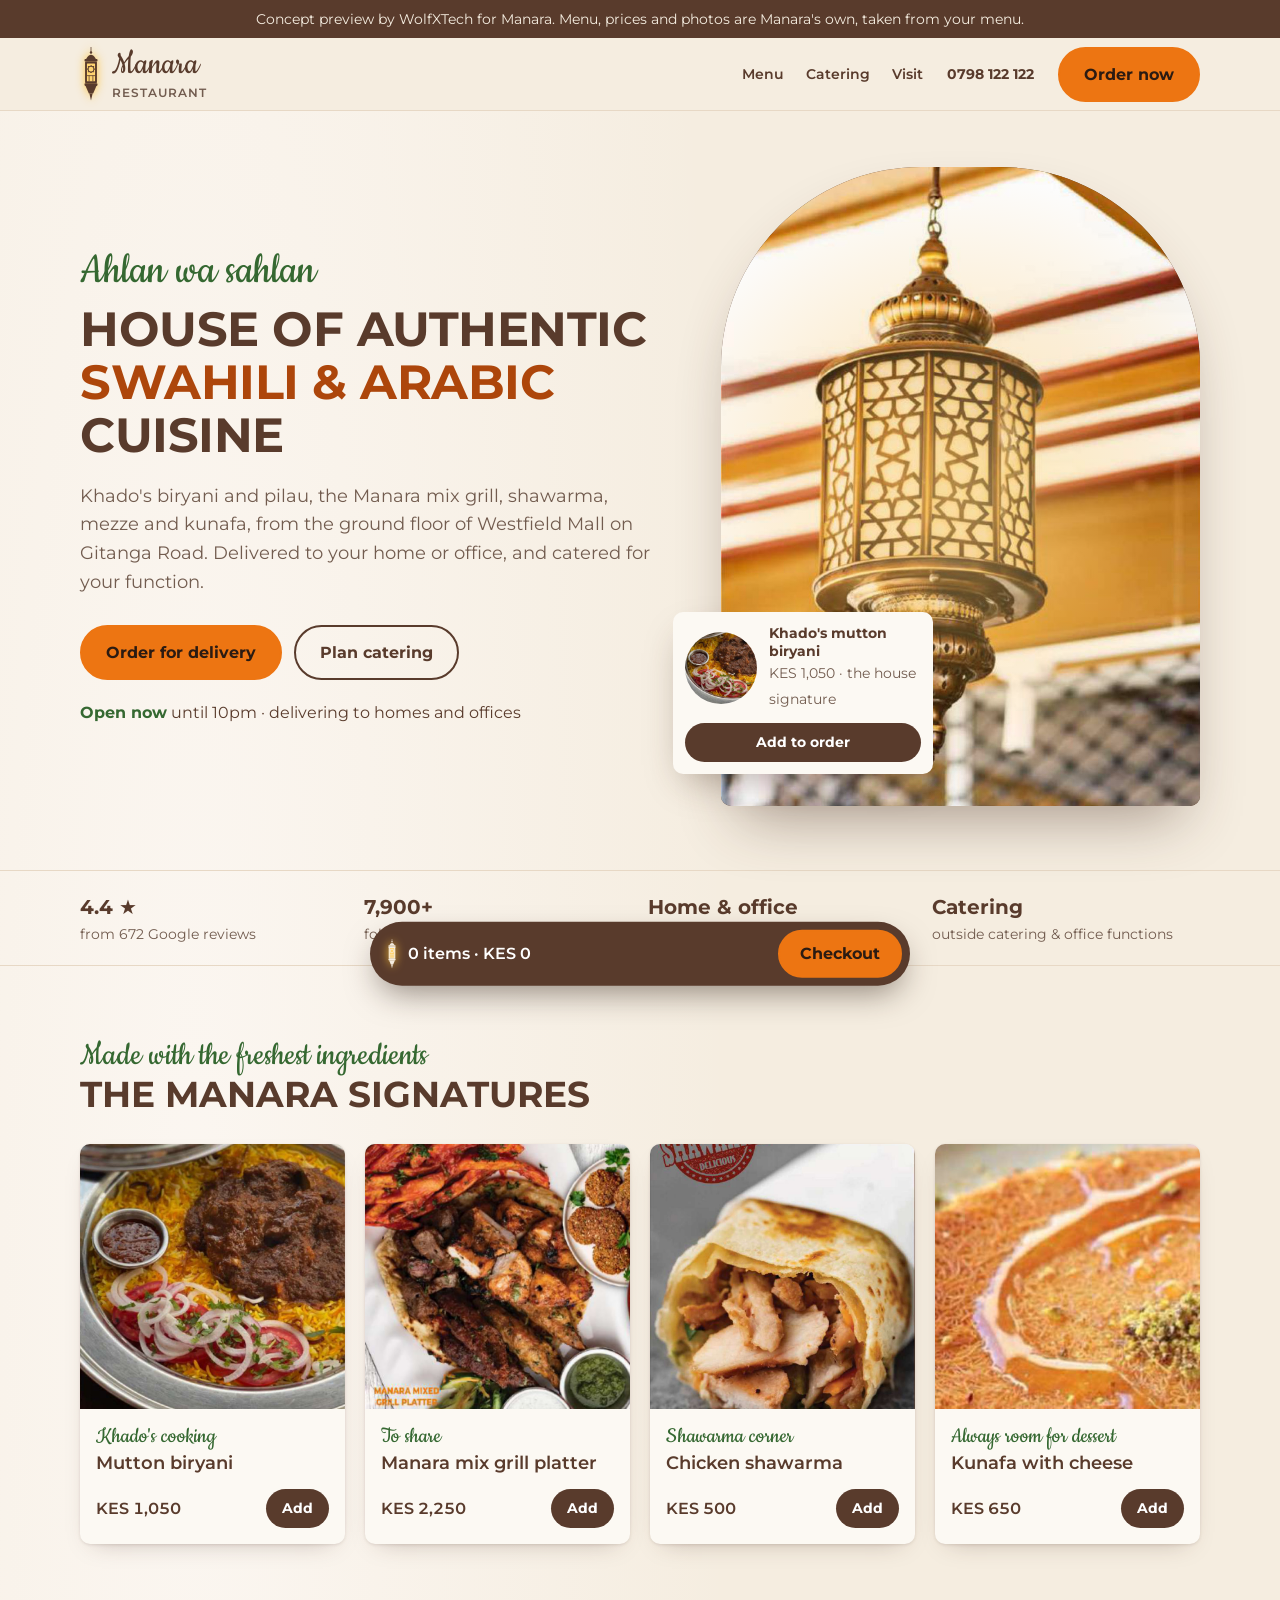
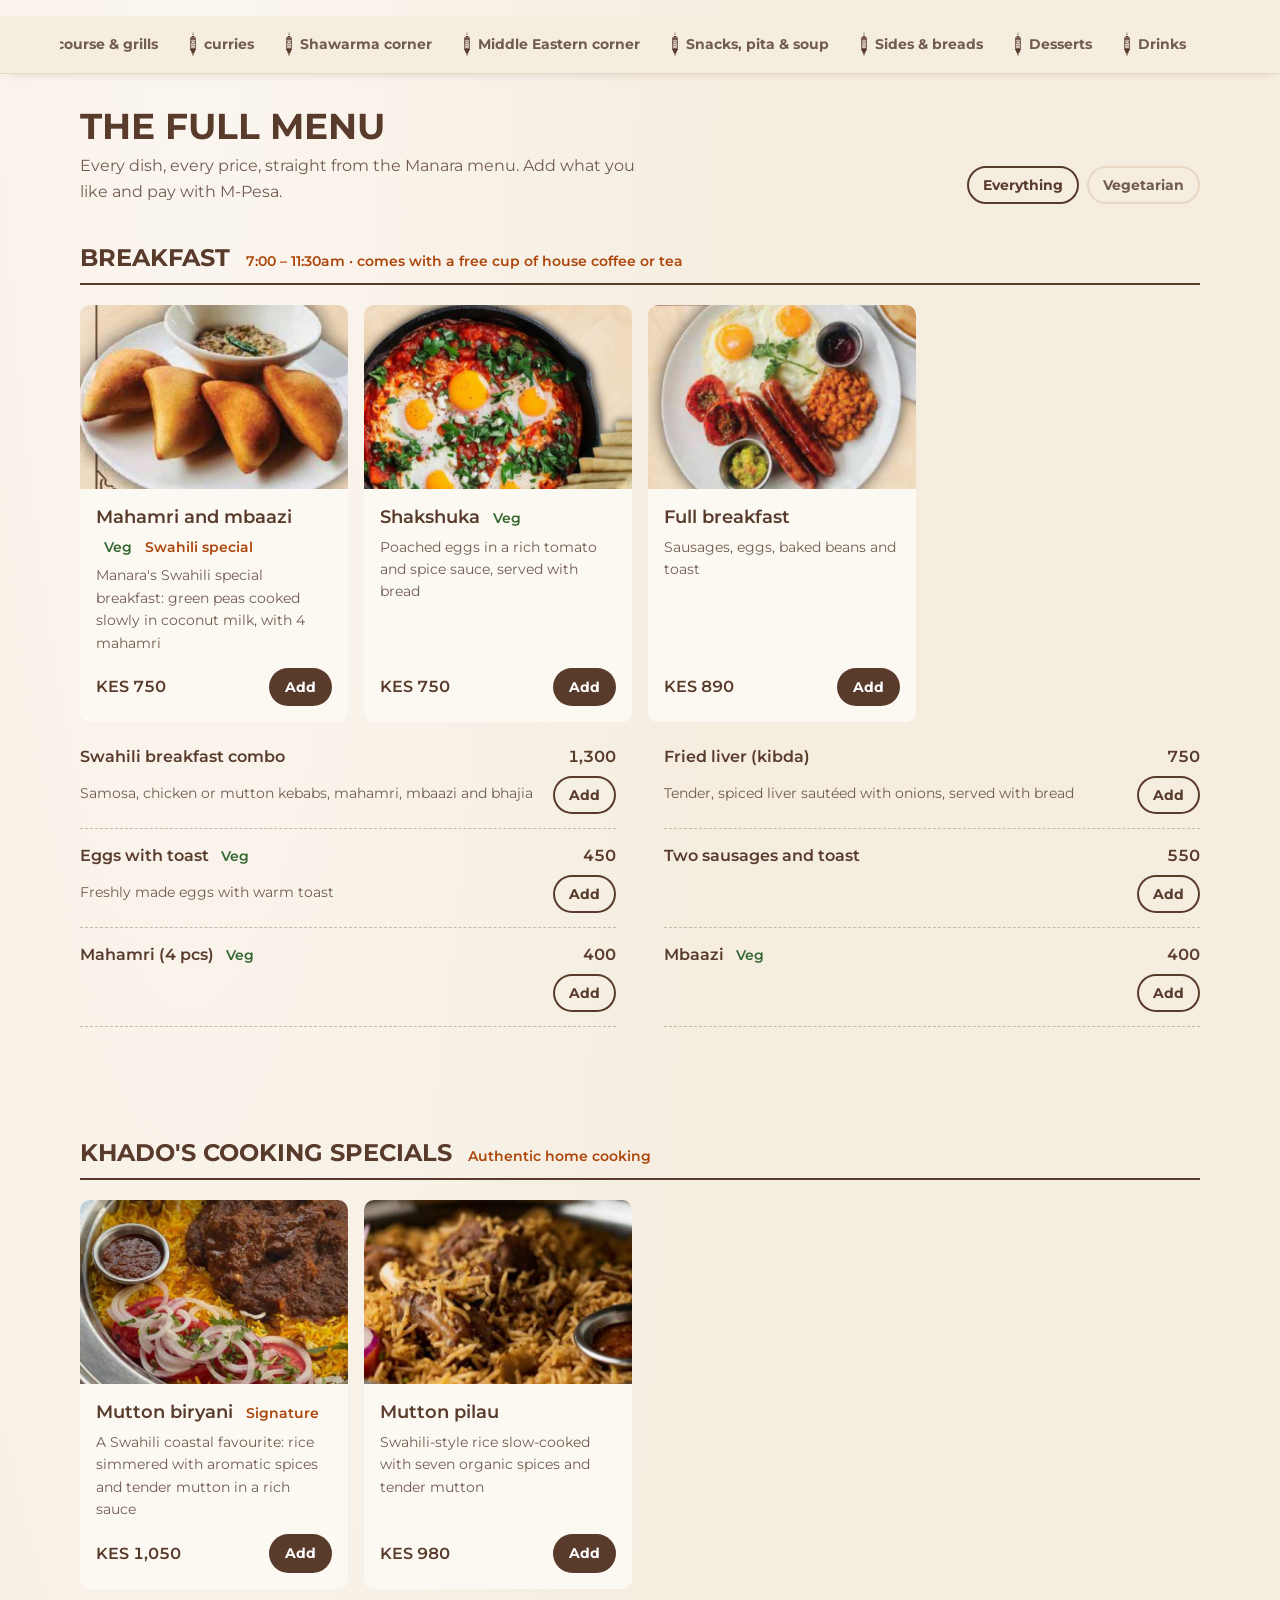
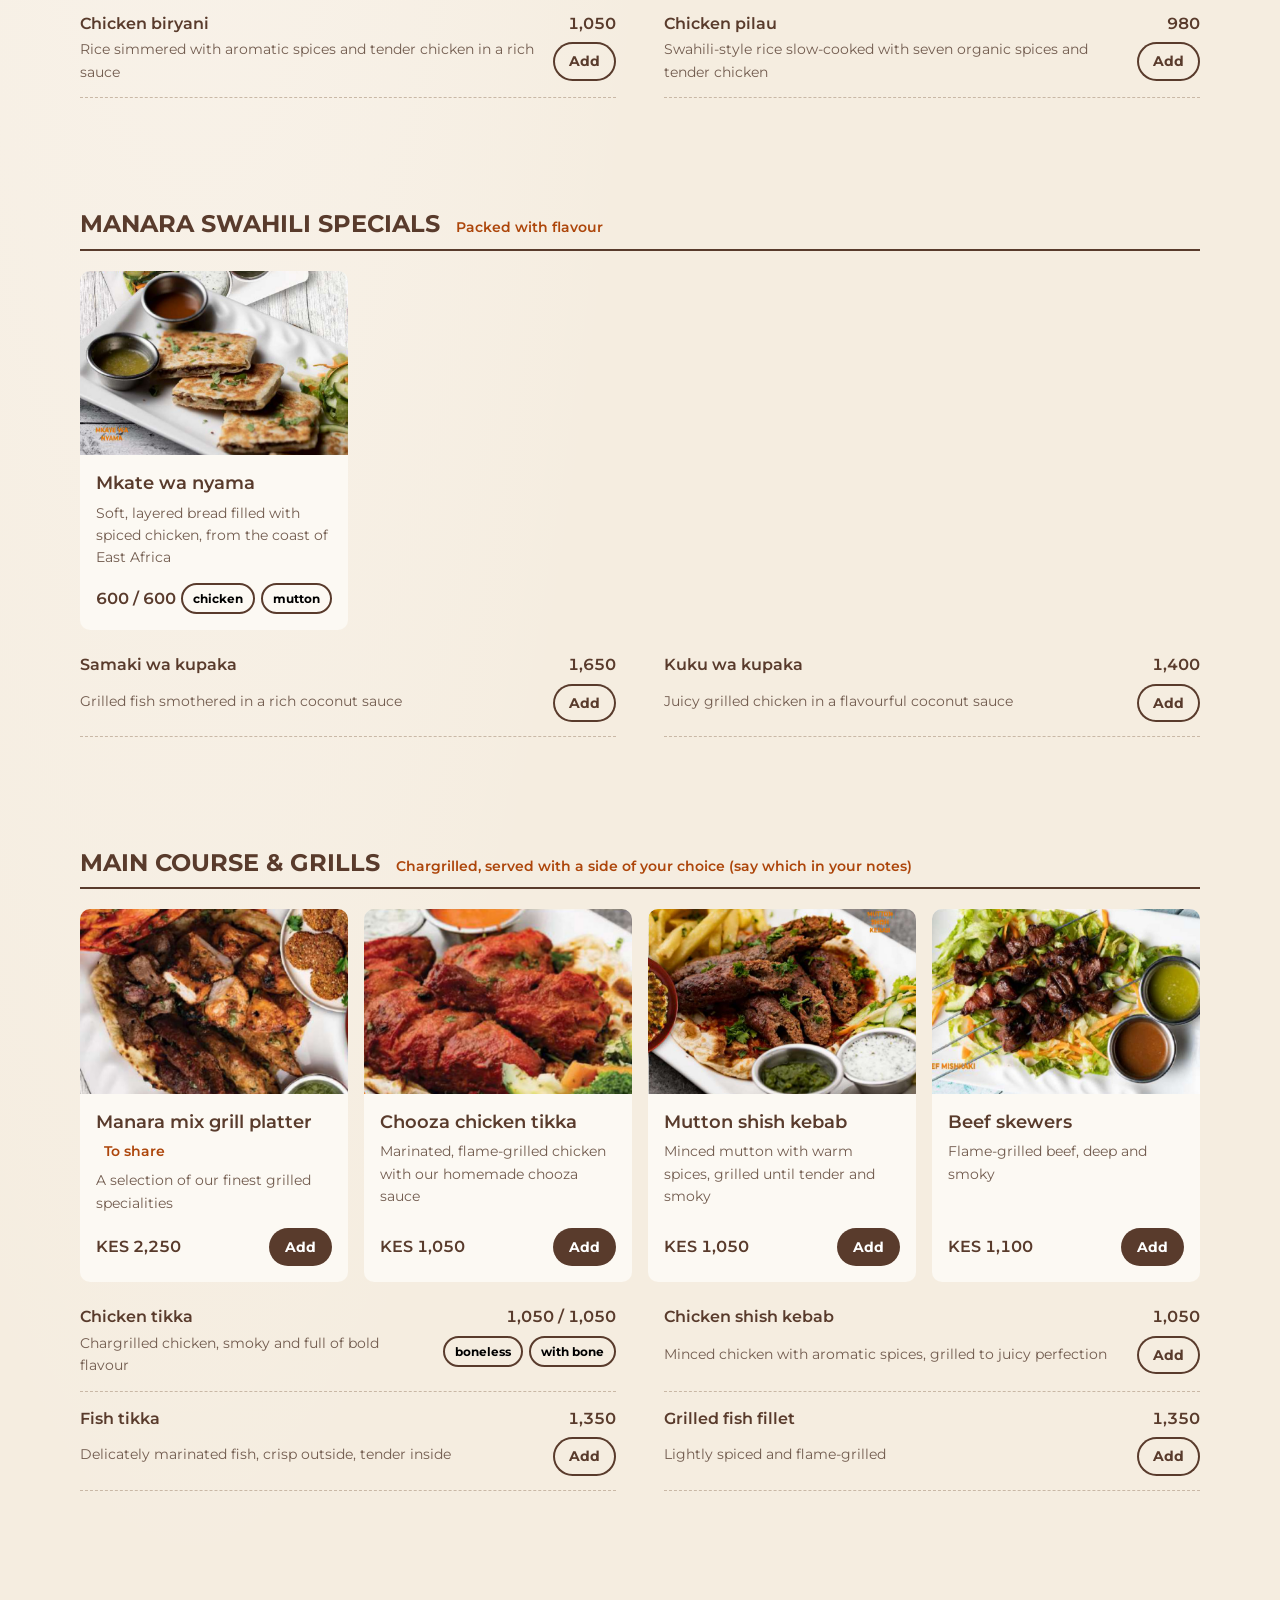
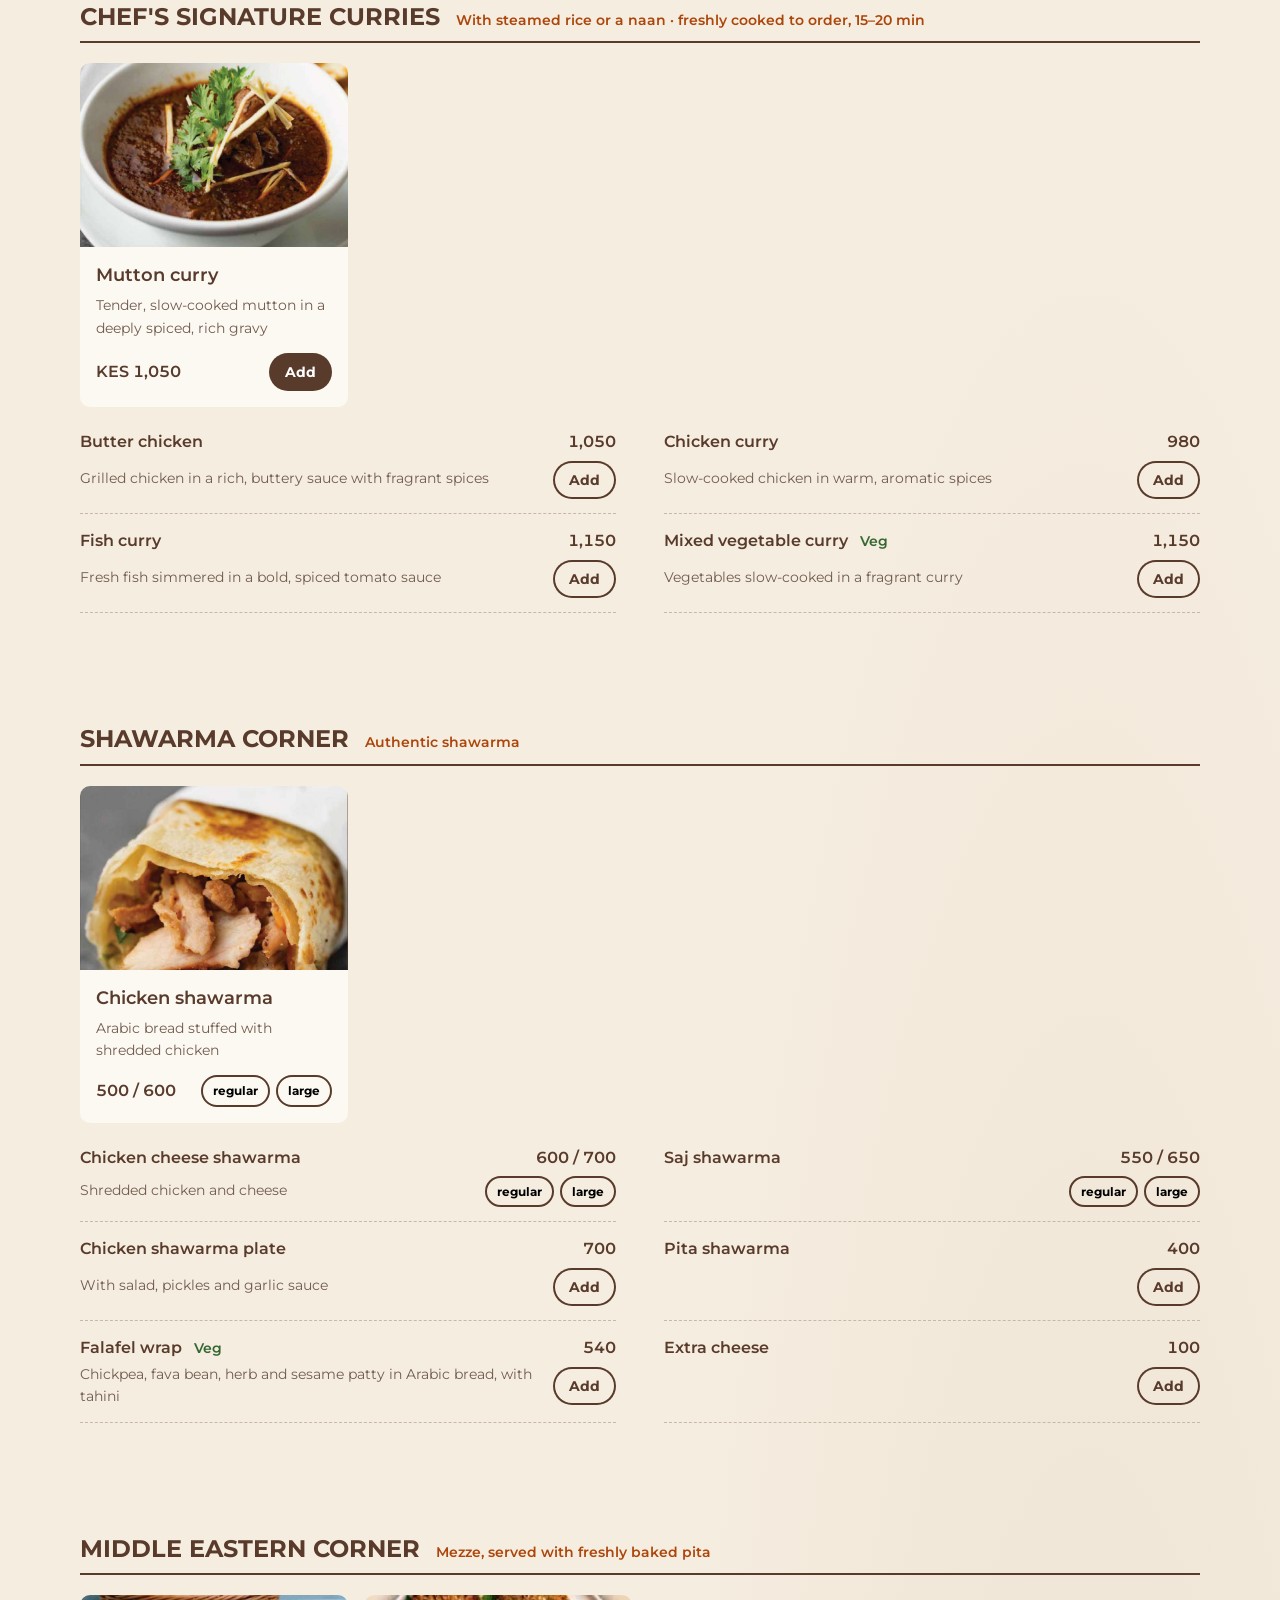
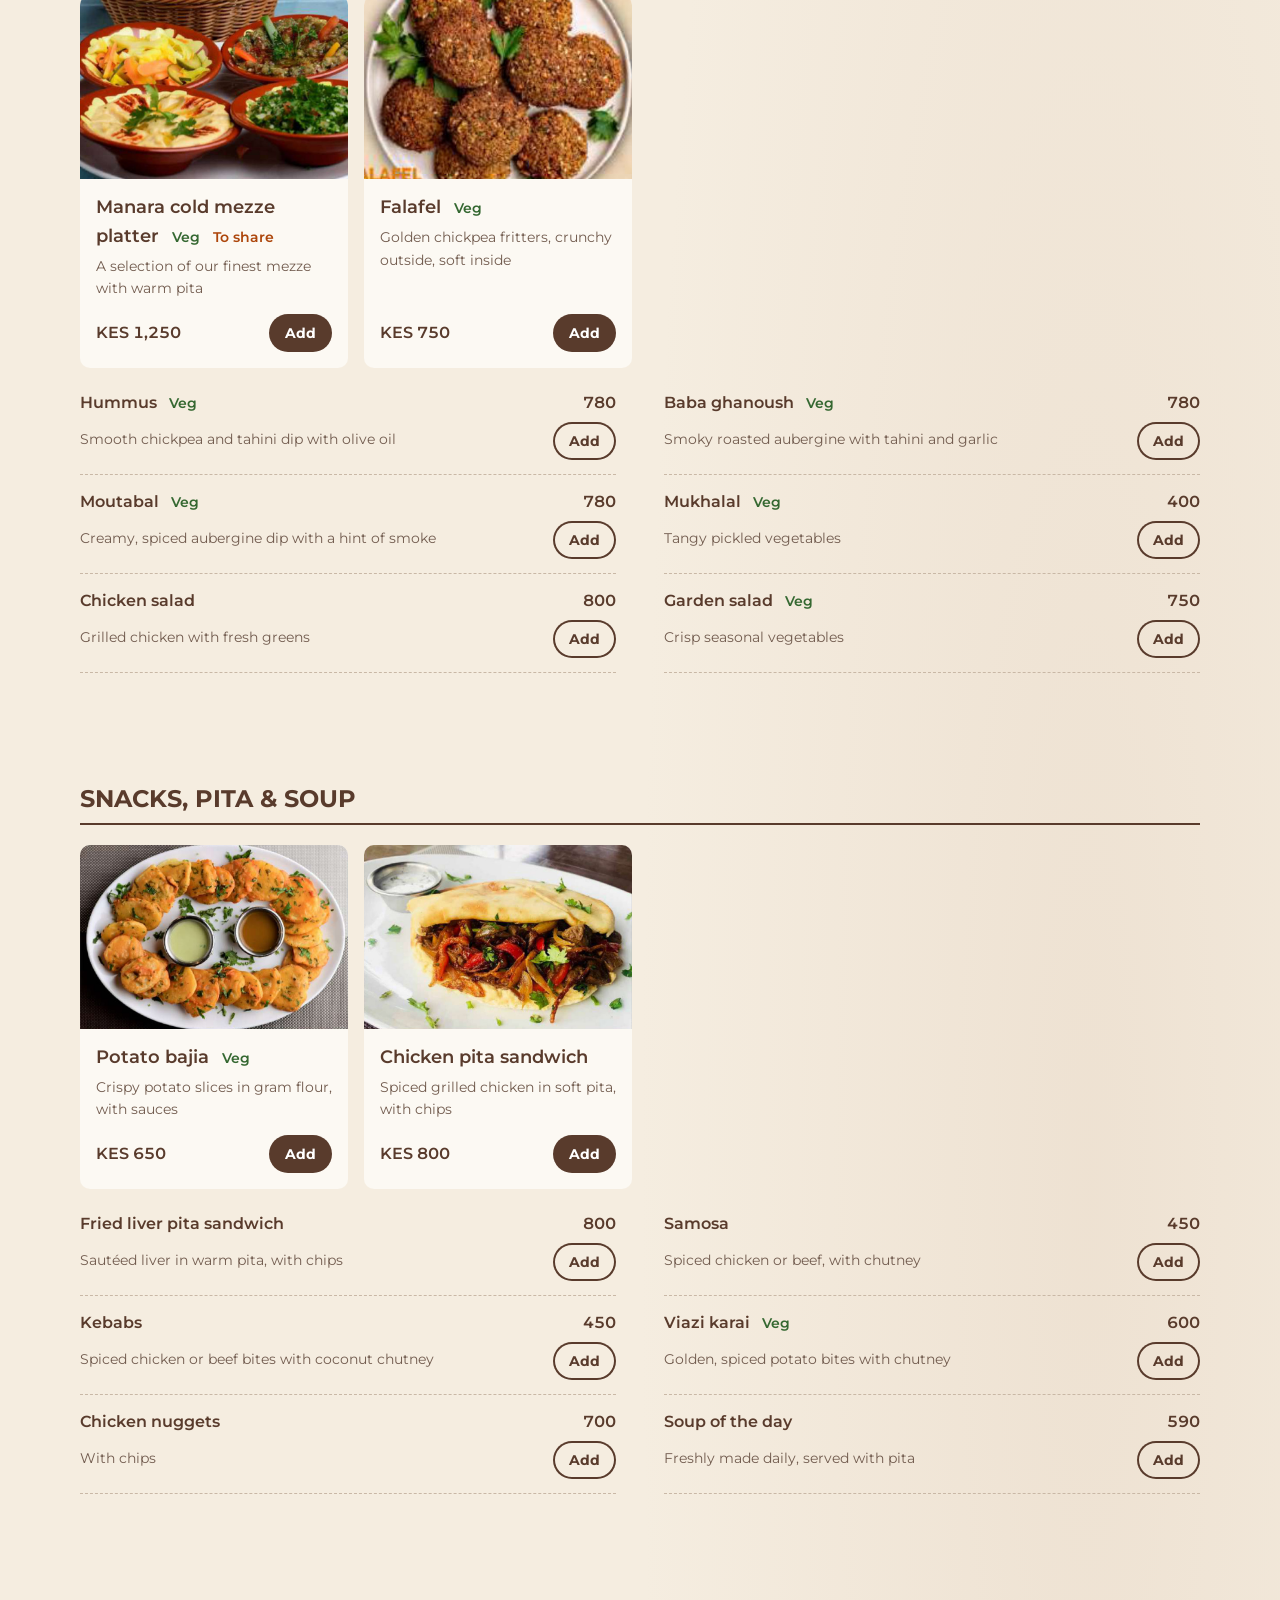
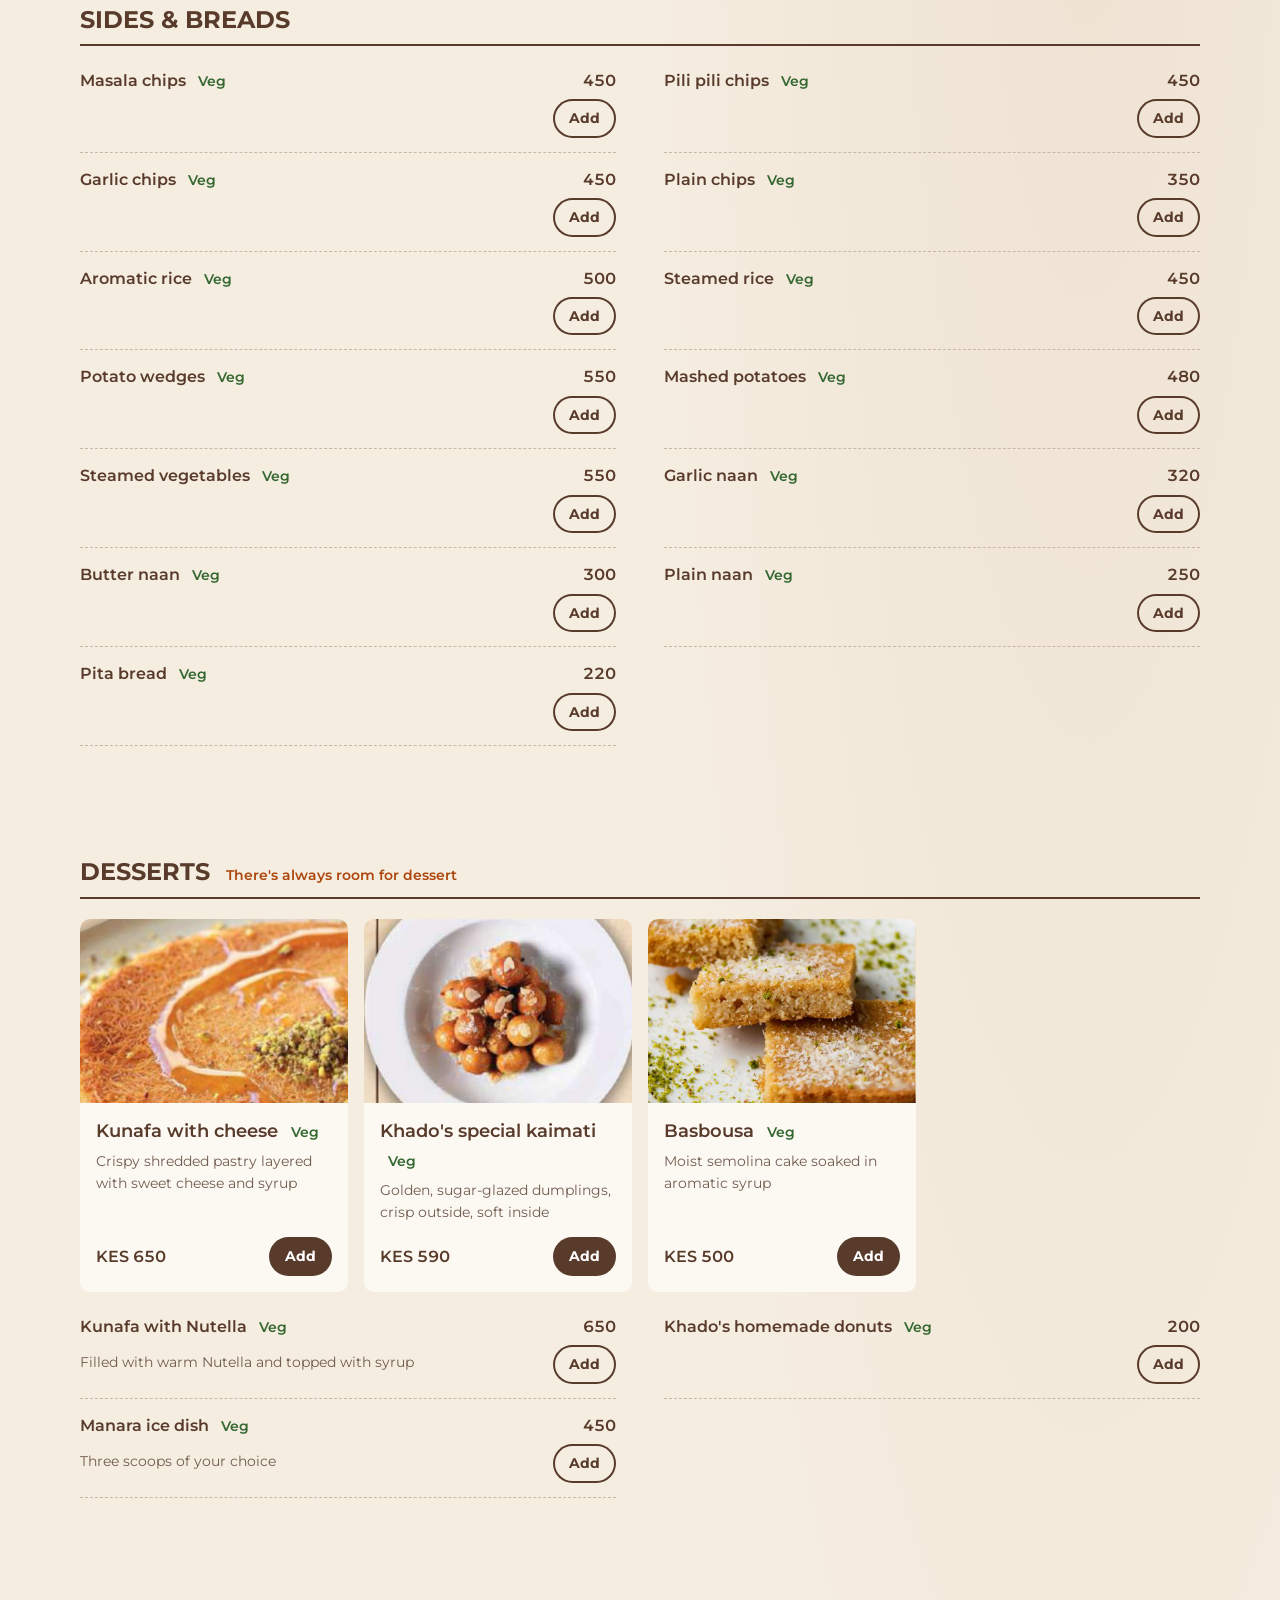
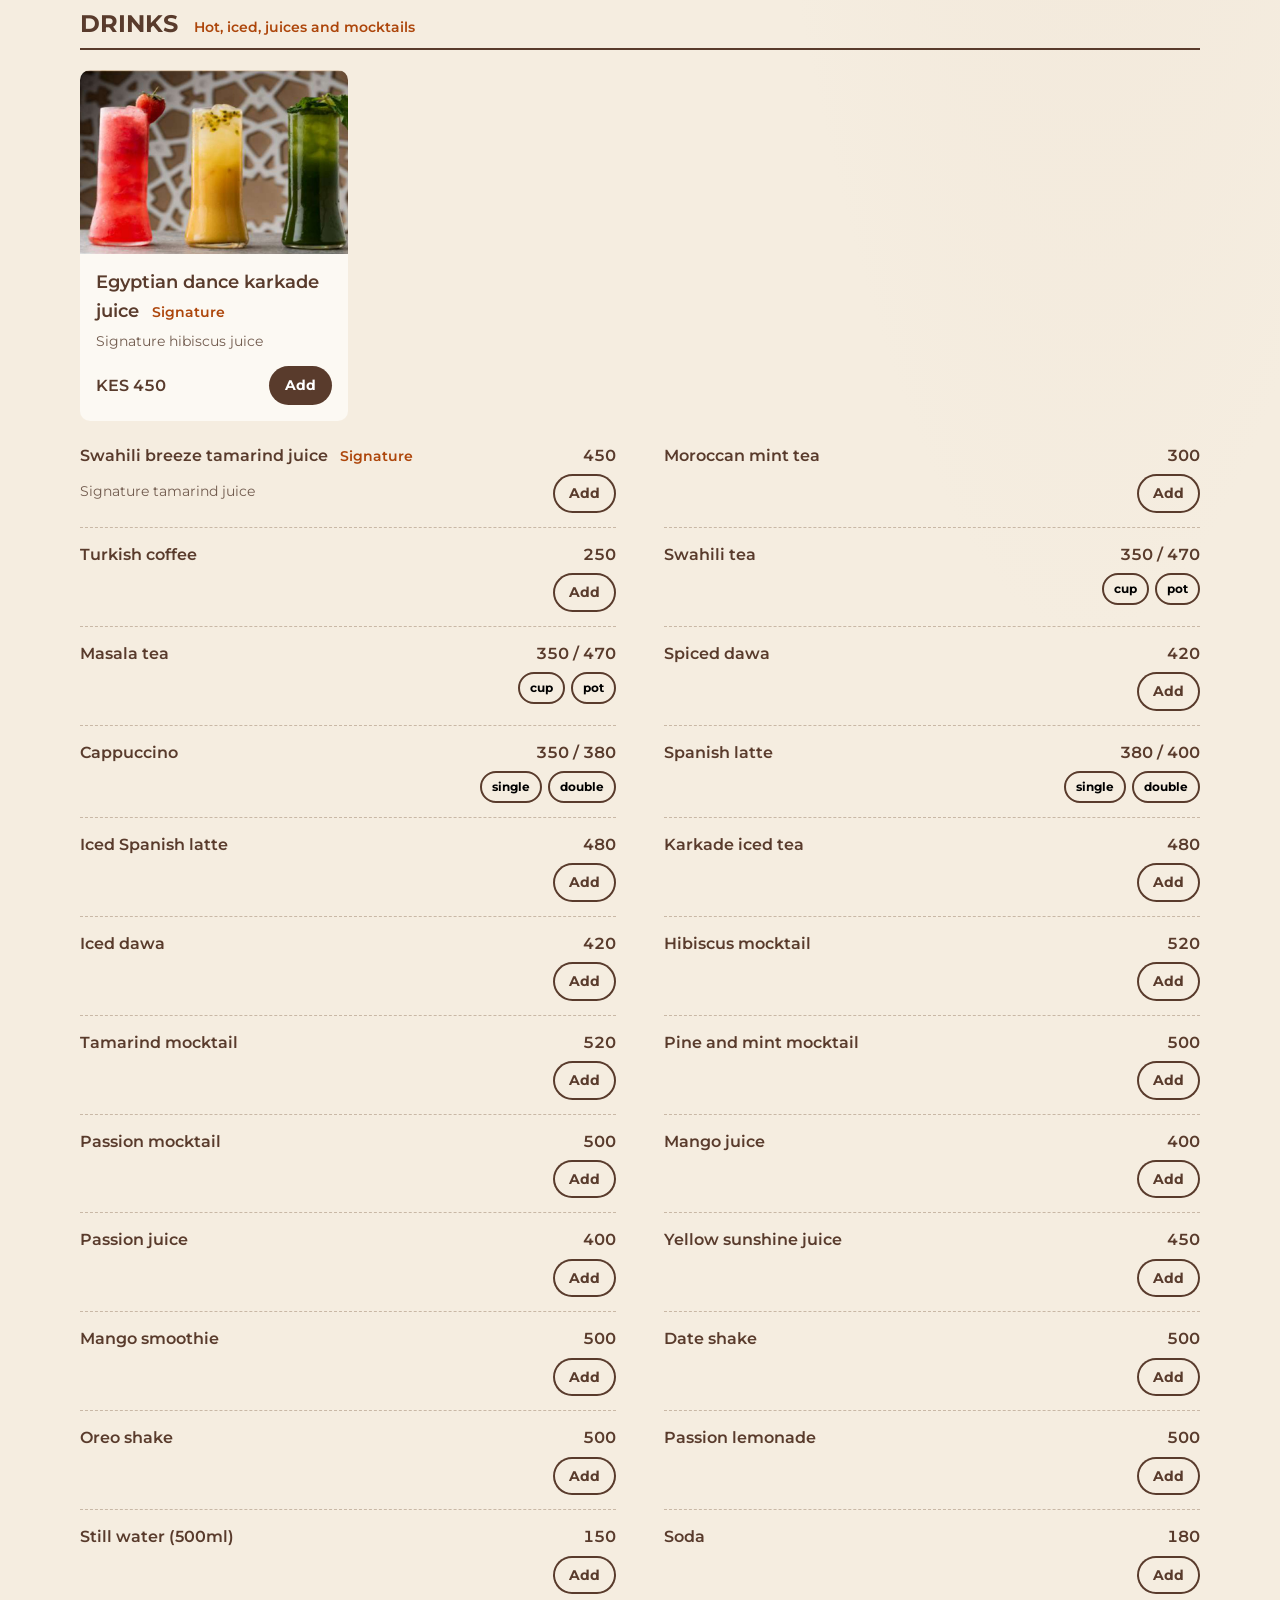
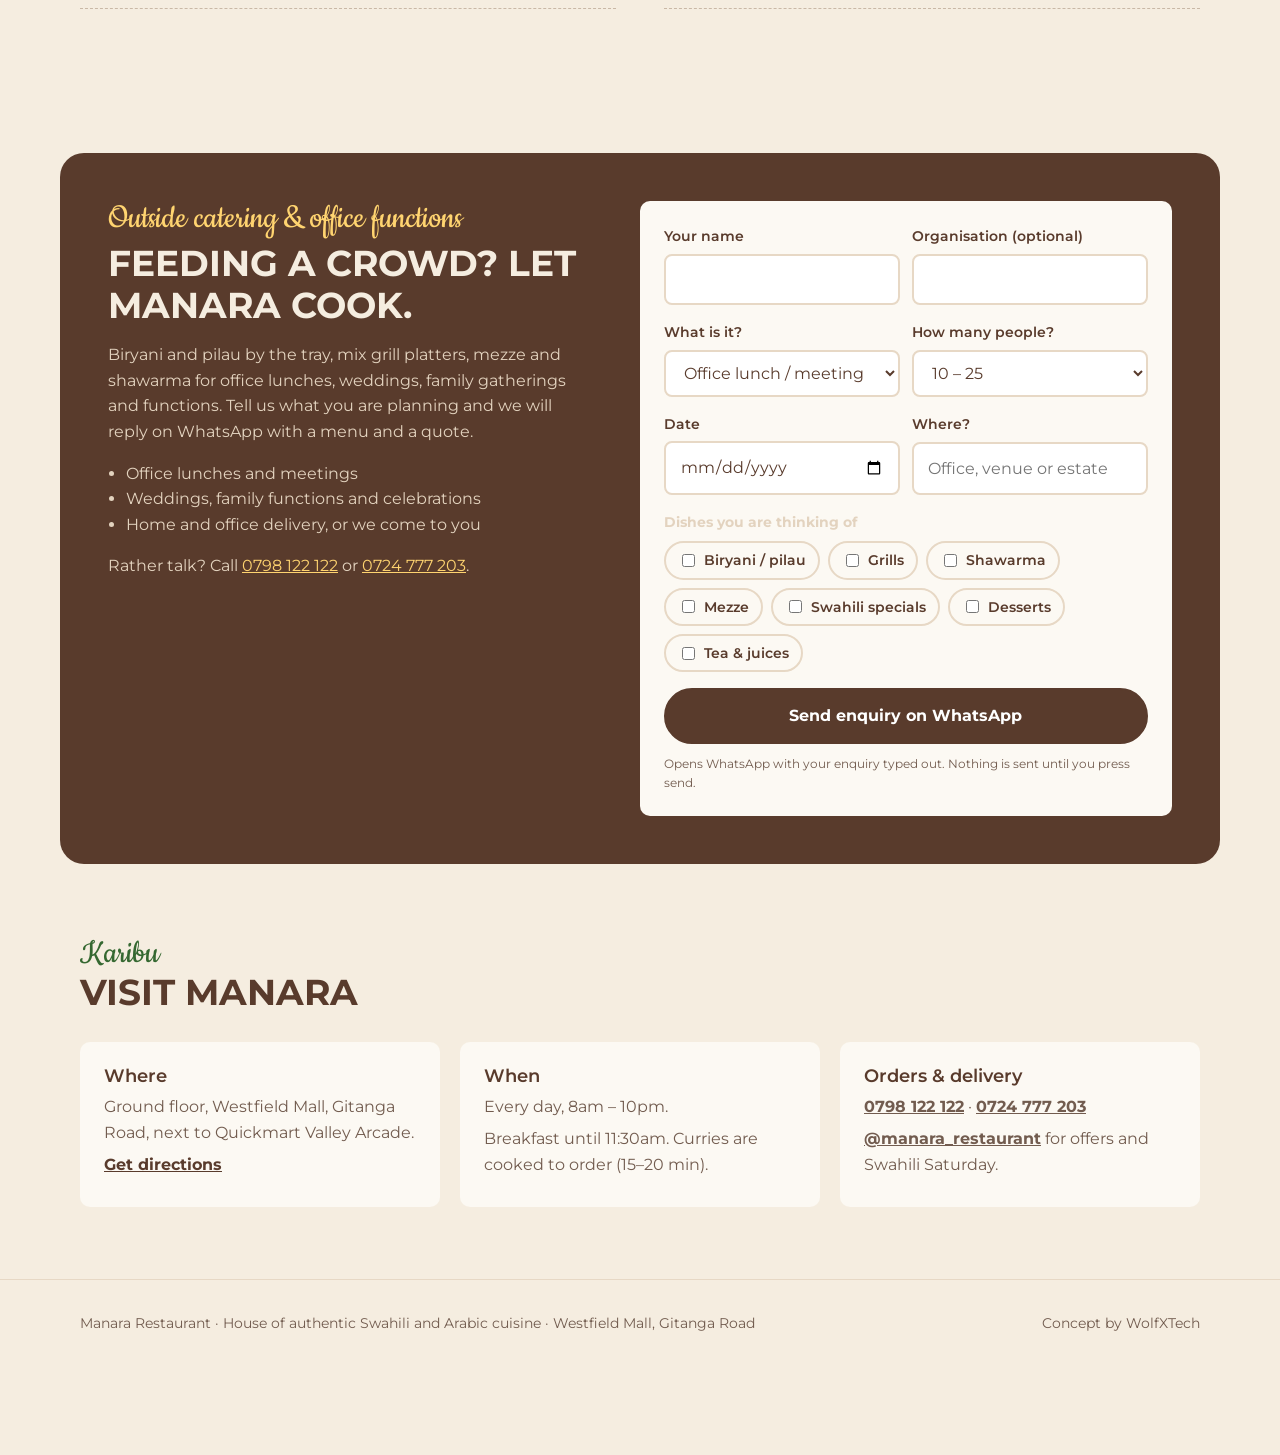
==== commit ad9e60e3: "WolfXTech concept demo: manara-restaurant (2026-09-28)" ====
--- a/index.html
+++ b/index.html
@@ -8,7 +8,7 @@
 <meta name="theme-color" content="#5a3a2a">
 <link rel="preconnect" href="https://fonts.googleapis.com"><link rel="preconnect" href="https://fonts.gstatic.com" crossorigin>
 <link href="https://fonts.googleapis.com/css2?family=Cookie&family=Montserrat:wght@500;600;700;800&display=swap" rel="stylesheet">
-<link rel="stylesheet" href="lantern.css">
+<link rel="stylesheet" href="lantern.css?v=2">
 <script type="application/ld+json">{"@context":"https://schema.org","@type":"Restaurant","name":"Manara Restaurant","slogan":"House of authentic Swahili and Arabic cuisine","servesCuisine":["Swahili","Arabic","Middle Eastern"],"telephone":"+254798122122","address":{"@type":"PostalAddress","streetAddress":"Ground floor, Westfield Mall, Gitanga Road","addressLocality":"Nairobi","addressCountry":"KE"},"openingHours":"Mo-Su 08:00-22:00","aggregateRating":{"@type":"AggregateRating","ratingValue":4.4,"reviewCount":672},"sameAs":["https://www.instagram.com/manara_restaurant/","https://www.facebook.com/manararestaurantkenya"]}</script>
 </head>
 <body>
@@ -102,7 +102,7 @@
           <label class="field">Date<input name="date" type="date" id="cdate"></label>
           <label class="field">Where?<input name="where" placeholder="Office, venue or estate"></label>
         </div>
-        <p style="font-weight:700;font-size:.8125rem;margin:0 0 8px">Dishes you are thinking of</p>
+        <p style="font-weight:700;font-size:.875rem;margin:0 0 8px">Dishes you are thinking of</p>
         <div class="checks">
           <label><input type="checkbox" name="dish" value="Biryani / pilau trays"> Biryani / pilau</label>
           <label><input type="checkbox" name="dish" value="Mix grill platters"> Grills</label>
--- a/lantern.css
+++ b/lantern.css
@@ -1,6 +1,6 @@
 /* Manara: their own brand, from their menu and Instagram.
    Brass lantern logo, brown script "Manara", parchment marble, chocolate brown, orange, a touch of green.
-   Scales: 4 8 12 16 24 32 48 64 96 · 13 14 16 18 20 24 30 36 48 60 */
+   Scales (refactoring-ui): spacing 4 8 12 16 24 32 48 64 96 · type 12 14 16 18 20 24 30 36 48 · weights 400 / 600 / 700 */
 :root {
   --parch: hsl(36 52% 92%);
   --parch-deep: hsl(33 42% 84%);
@@ -28,10 +28,10 @@
 img { max-width: 100%; height: auto; display: block; }
 :focus-visible { outline: 3px solid var(--orange); outline-offset: 2px; }
 h1, h2, h3 { margin: 0; line-height: 1.15; }
-.concept { background: var(--choc); color: var(--parch); font-size: .8125rem; text-align: center; padding: 8px 16px; }
+.concept { background: var(--choc); color: var(--parch); font-size: .875rem; text-align: center; padding: 8px 16px; }
 .wrap { max-width: 1160px; margin: 0 auto; padding: 0 20px; }
 .script { font-family: var(--script); font-weight: 400; color: var(--green); font-size: 2.25rem; line-height: 1; }
-.caps { font-weight: 800; text-transform: uppercase; letter-spacing: .01em; }
+.caps { font-weight: 700; text-transform: uppercase; letter-spacing: .01em; }
 
 /* the lantern, redrawn as a crisp vector from their logo */
 .lantern { display: inline-block; width: 20px; height: 50px; flex: none; color: var(--choc); --win: hsl(36 40% 88%); }
@@ -43,13 +43,13 @@
 header.top .wrap { display: flex; align-items: center; gap: 24px; height: 72px; }
 .brand { display: flex; align-items: center; gap: 10px; text-decoration: none; }
 .brand .lantern { width: 22px; height: 54px; }
-.brand b { font-family: var(--script); font-weight: 400; font-size: 2.5rem; line-height: 1; }
-.brand small { display: block; font-size: .5625rem; font-weight: 700; letter-spacing: .12em; text-transform: uppercase; color: var(--muted); }
+.brand b { font-family: var(--script); font-weight: 400; font-size: 2.25rem; line-height: 1; }
+.brand small { display: block; font-size: .75rem; font-weight: 600; letter-spacing: .08em; text-transform: uppercase; color: var(--muted); }
 nav.links { display: flex; gap: 22px; margin-left: auto; font-weight: 600; font-size: .875rem; }
 nav.links a { text-decoration: none; }
 nav.links a:hover { color: var(--orange-ink); }
 .phone { font-weight: 700; font-size: .875rem; text-decoration: none; white-space: nowrap; }
-.btn { display: inline-flex; align-items: center; justify-content: center; gap: 8px; padding: 13px 24px; border-radius: 999px; border: 2px solid var(--choc); background: transparent; color: var(--choc); font-weight: 700; font-size: .9375rem; text-decoration: none; cursor: pointer; }
+.btn { display: inline-flex; align-items: center; justify-content: center; gap: 8px; padding: 13px 24px; border-radius: 999px; border: 2px solid var(--choc); background: transparent; color: var(--choc); font-weight: 700; font-size: 1rem; text-decoration: none; cursor: pointer; }
 .btn-orange { background: var(--orange); border-color: var(--orange); color: hsl(20 40% 12%); }
 .btn-orange:hover { background: hsl(27 90% 56%); border-color: hsl(27 90% 56%); }
 .btn-choc { background: var(--choc); color: #fff; }
@@ -57,12 +57,12 @@
 
 /* hero */
 .hero { display: grid; grid-template-columns: 1.1fr .9fr; gap: 56px; align-items: center; padding-top: 56px; padding-bottom: 64px; }
-.hero .script { font-size: 2.75rem; }
-.hero h1 { font-size: 3.25rem; font-weight: 800; text-transform: uppercase; letter-spacing: -.01em; margin: 8px 0 20px; }
+.hero .script { font-size: 3rem; }
+.hero h1 { font-size: 3rem; font-weight: 700; line-height: 1.1; text-transform: uppercase; letter-spacing: -.01em; margin: 8px 0 20px; }
 .hero h1 span { color: var(--orange-ink); }
 .hero p.lede { font-size: 1.125rem; color: var(--muted); max-width: 32em; margin: 0 0 28px; }
 .ctas { display: flex; gap: 12px; flex-wrap: wrap; }
-.status { margin: 20px 0 0; font-size: .9375rem; }
+.status { margin: 20px 0 0; font-size: 1rem; }
 .status b { color: var(--green); }
 .status.shut b { color: var(--orange-ink); }
 .stage { position: relative; }
@@ -76,7 +76,7 @@
 .float { position: absolute; left: -48px; bottom: 32px; width: 260px; background: var(--card); border-radius: var(--r); padding: 12px; display: grid; grid-template-columns: 72px 1fr; gap: 12px; align-items: center; box-shadow: 0 16px 36px -12px hsla(20, 40%, 20%, .4); }
 .float img { width: 72px; height: 72px; border-radius: 50%; object-fit: cover; }
 .float b { display: block; font-size: .875rem; line-height: 1.3; }
-.float span { font-size: .8125rem; color: var(--muted); }
+.float span { font-size: .875rem; color: var(--muted); }
 .float button { grid-column: 1 / -1; }
 
 .proof { border-block: 1px solid var(--parch-deep); }
@@ -87,46 +87,46 @@
 /* signatures */
 section { padding: 72px 0; }
 .sec-head { display: flex; justify-content: space-between; align-items: end; gap: 24px; flex-wrap: wrap; margin-bottom: 28px; }
-.sec-head h2 { font-size: 2.25rem; font-weight: 800; text-transform: uppercase; }
+.sec-head h2 { font-size: 2.25rem; font-weight: 700; text-transform: uppercase; }
 .sec-head p { margin: 6px 0 0; color: var(--muted); max-width: 36em; }
 .sigs { display: grid; grid-template-columns: repeat(4, 1fr); gap: 20px; }
 .sig { background: var(--card); border-radius: var(--r); overflow: hidden; display: flex; flex-direction: column; box-shadow: 0 1px 3px hsla(20, 40%, 20%, .12), 0 10px 24px -14px hsla(20, 40%, 20%, .35); }
 .sig img { aspect-ratio: 1; object-fit: cover; width: 100%; }
 .sig .body { padding: 16px; display: flex; flex-direction: column; gap: 4px; flex: 1; }
-.sig .who { font-family: var(--script); color: var(--green); font-size: 1.375rem; line-height: 1; }
-.sig h3 { font-size: 1rem; font-weight: 800; text-transform: uppercase; }
+.sig .who { font-family: var(--script); color: var(--green); font-size: 1.5rem; line-height: 1; }
+.sig h3 { font-size: 1.125rem; font-weight: 600; }
 .sig .row { display: flex; justify-content: space-between; align-items: center; margin-top: auto; padding-top: 12px; }
-.price { font-weight: 800; white-space: nowrap; }
-.add { border: 0; border-radius: 999px; background: var(--choc); color: #fff; font-weight: 700; font-size: .8125rem; padding: 8px 16px; cursor: pointer; }
+.price { font-weight: 600; white-space: nowrap; font-variant-numeric: tabular-nums; }
+.add { border: 0; border-radius: 999px; background: var(--choc); color: #fff; font-weight: 700; font-size: .875rem; padding: 8px 16px; cursor: pointer; }
 .add:hover { background: var(--choc-700); }
 .add.alt { background: transparent; color: var(--choc); box-shadow: inset 0 0 0 2px var(--choc); }
 
 /* menu */
 .menu-nav { position: sticky; top: 72px; z-index: 20; background: var(--parch); border-bottom: 1px solid var(--parch-deep); box-shadow: 0 6px 12px -10px hsla(20, 40%, 20%, .35); }
 .menu-nav .wrap { display: flex; gap: 6px; overflow-x: auto; padding-block: 10px; scrollbar-width: none; }
-.menu-nav a { display: inline-flex; align-items: center; gap: 6px; white-space: nowrap; text-decoration: none; font-weight: 700; font-size: .8125rem; padding: 6px 14px 6px 10px; border-radius: 999px; color: var(--muted); }
+.menu-nav a { display: inline-flex; align-items: center; gap: 6px; white-space: nowrap; text-decoration: none; font-weight: 700; font-size: .875rem; padding: 6px 14px 6px 10px; border-radius: 999px; color: var(--muted); }
 .menu-nav a .lantern { width: 10px; height: 25px; }
 .menu-nav a.lit { background: var(--choc); color: #fff; }
 .filters { display: flex; gap: 8px; }
-.filters button { border: 2px solid var(--parch-deep); background: transparent; border-radius: 999px; padding: 6px 14px; font-weight: 700; font-size: .8125rem; cursor: pointer; color: var(--muted); }
+.filters button { border: 2px solid var(--parch-deep); background: transparent; border-radius: 999px; padding: 6px 14px; font-weight: 700; font-size: .875rem; cursor: pointer; color: var(--muted); }
 .filters button[aria-pressed="true"] { border-color: var(--choc); color: var(--choc); }
 .cat { padding-top: 40px; }
 .cat-head { display: flex; align-items: baseline; gap: 16px; flex-wrap: wrap; border-bottom: 2px solid var(--choc); padding-bottom: 10px; margin-bottom: 8px; }
-.cat-head h3 { font-size: 1.5rem; font-weight: 800; text-transform: uppercase; }
+.cat-head h3 { font-size: 1.5rem; font-weight: 700; text-transform: uppercase; }
 .cat-head p { margin: 0; color: var(--orange-ink); font-weight: 600; font-size: .875rem; }
 .pics { display: grid; grid-template-columns: repeat(auto-fill, minmax(250px, 1fr)); gap: 16px; margin: 20px 0 8px; }
 .pic { display: grid; grid-template-rows: auto 1fr; background: var(--card); border-radius: var(--r); overflow: hidden; }
 .pic img { aspect-ratio: 16 / 11; object-fit: cover; width: 100%; }
 .pic .body { padding: 14px 16px 16px; display: flex; flex-direction: column; gap: 4px; }
-.pic h4 { margin: 0; font-size: .9375rem; font-weight: 800; }
-.pic p { margin: 0; font-size: .8125rem; color: var(--muted); }
+.pic h4 { margin: 0; font-size: 1.125rem; font-weight: 600; }
+.pic p { margin: 0; font-size: .875rem; color: var(--muted); }
 .pic .row { display: flex; justify-content: space-between; align-items: center; margin-top: auto; padding-top: 10px; }
 .rows { display: grid; grid-template-columns: 1fr 1fr; column-gap: 48px; }
 .item { display: grid; grid-template-columns: 1fr auto; gap: 2px 16px; padding: 14px 0; border-bottom: 1px dashed hsl(30 25% 72%); align-items: start; }
-.item h4 { margin: 0; font-size: .9375rem; font-weight: 800; }
-.item p { margin: 0; font-size: .8125rem; color: var(--muted); grid-column: 1; }
+.item h4 { margin: 0; font-size: 1rem; font-weight: 600; }
+.item p { margin: 0; font-size: .875rem; color: var(--muted); grid-column: 1; }
 .item .end { grid-column: 2; grid-row: 1 / span 2; display: flex; flex-direction: column; align-items: end; gap: 6px; }
-.tag { display: inline-block; font-size: .6875rem; font-weight: 800; letter-spacing: .04em; text-transform: uppercase; color: var(--orange-ink); margin-left: 6px; vertical-align: 1px; }
+.tag { display: inline-block; font-size: .875rem; font-weight: 600; color: var(--orange-ink); margin-left: 8px; }
 .v { color: var(--green); }
 .opts { display: flex; gap: 6px; }
 .opts button { border: 2px solid var(--choc); background: transparent; border-radius: 999px; padding: 4px 10px; font-weight: 700; font-size: .75rem; cursor: pointer; white-space: nowrap; }
@@ -135,39 +135,39 @@
 /* catering */
 .cater { background: var(--choc); color: var(--parch); border-radius: 24px; padding: 48px; display: grid; grid-template-columns: 1fr 1.1fr; gap: 48px; }
 .cater .script { color: var(--glow); }
-.cater h2 { font-size: 2.25rem; font-weight: 800; text-transform: uppercase; margin: 6px 0 16px; }
+.cater h2 { font-size: 2.25rem; font-weight: 700; text-transform: uppercase; margin: 6px 0 16px; }
 .cater p { color: hsl(33 40% 82%); }
 .cater ul { padding-left: 18px; color: hsl(33 40% 82%); }
 .cater form { background: var(--card); color: var(--choc); border-radius: var(--r); padding: 24px; }
 .row2 { display: grid; grid-template-columns: 1fr 1fr; gap: 12px; }
-.field { display: grid; gap: 4px; margin-bottom: 14px; font-weight: 700; font-size: .8125rem; }
-.field input, .field select, .field textarea { font-weight: 500; font-size: .9375rem; color: var(--choc); padding: 11px 14px; border: 2px solid var(--parch-deep); border-radius: 8px; background: #fff; width: 100%; }
+.field { display: grid; gap: 6px; margin-bottom: 16px; font-weight: 600; font-size: .875rem; }
+.field input, .field select, .field textarea { font-weight: 400; font-size: 1rem; color: var(--choc); padding: 11px 14px; border: 2px solid var(--parch-deep); border-radius: 8px; background: #fff; width: 100%; }
 .field input:focus, .field select:focus, .field textarea:focus { outline: 0; border-color: var(--orange); }
 .checks { display: flex; flex-wrap: wrap; gap: 8px; margin-bottom: 16px; }
-.checks label { display: inline-flex; gap: 6px; align-items: center; border: 2px solid var(--parch-deep); border-radius: 999px; padding: 6px 12px; font-size: .8125rem; font-weight: 600; cursor: pointer; }
+.checks label { display: inline-flex; gap: 6px; align-items: center; border: 2px solid var(--parch-deep); border-radius: 999px; padding: 6px 12px; font-size: .875rem; font-weight: 600; cursor: pointer; }
 .checks label:has(input:checked) { border-color: var(--choc); background: var(--parch); }
 .err { background: hsl(15 90% 94%); color: hsl(15 70% 32%); padding: 12px 16px; border-radius: 8px; font-weight: 700; }
 
 /* visit */
 .visit { display: grid; grid-template-columns: repeat(3, 1fr); gap: 20px; }
 .visit > div { background: var(--card); border-radius: var(--r); padding: 24px; }
-.visit h3 { font-size: 1rem; font-weight: 800; text-transform: uppercase; margin-bottom: 8px; }
+.visit h3 { font-size: 1.125rem; font-weight: 600; margin-bottom: 8px; }
 .visit p { margin: 0 0 6px; color: var(--muted); }
 .visit a { font-weight: 700; }
 
-footer { padding: 32px 0 120px; border-top: 1px solid var(--parch-deep); font-size: .8125rem; color: var(--muted); }
+footer { padding: 32px 0 120px; border-top: 1px solid var(--parch-deep); font-size: .875rem; color: var(--muted); }
 footer .wrap { display: flex; justify-content: space-between; gap: 16px; flex-wrap: wrap; align-items: center; }
 
 .bag { position: fixed; left: 16px; right: 16px; bottom: 16px; z-index: 40; max-width: 540px; margin: 0 auto; display: flex; justify-content: space-between; align-items: center; gap: 16px;
   padding: 8px 8px 8px 16px; border-radius: 999px; background: var(--choc); color: #fff; box-shadow: 0 14px 32px -8px hsla(20, 40%, 12%, .5); transform: translateY(160%); transition: transform .3s; }
 .bag.show { transform: none; }
-.bag .who { display: flex; align-items: center; gap: 10px; font-weight: 600; font-size: .9375rem; }
+.bag .who { display: flex; align-items: center; gap: 10px; font-weight: 600; font-size: 1rem; }
 .bag .lantern { width: 12px; height: 30px; }
 
 @media (max-width: 960px) {
   nav.links { display: none; }
   .hero { grid-template-columns: 1fr; gap: 40px; padding-top: 32px; }
-  .hero h1 { font-size: 2.375rem; }
+  .hero h1 { font-size: 2.25rem; }
   .stage { max-width: 380px; margin: 0 auto; width: 100%; }
   .float { left: -8px; }
   .sigs { grid-template-columns: 1fr 1fr; }
@@ -180,7 +180,7 @@
   header.top .phone { display: none; }
   header.top .btn { margin-left: auto; padding: 10px 18px; }
   .brand small { display: none; }
-  .sec-head h2, .cater h2 { font-size: 1.75rem; }
+  .sec-head h2, .cater h2 { font-size: 1.875rem; }
   .row2 { grid-template-columns: 1fr; }
 }
 @media (prefers-reduced-motion: reduce) { * { transition: none !important; animation: none !important; } html { scroll-behavior: auto; } .stage .photo::after { opacity: 1; transform: translate(-50%, -50%); } }
